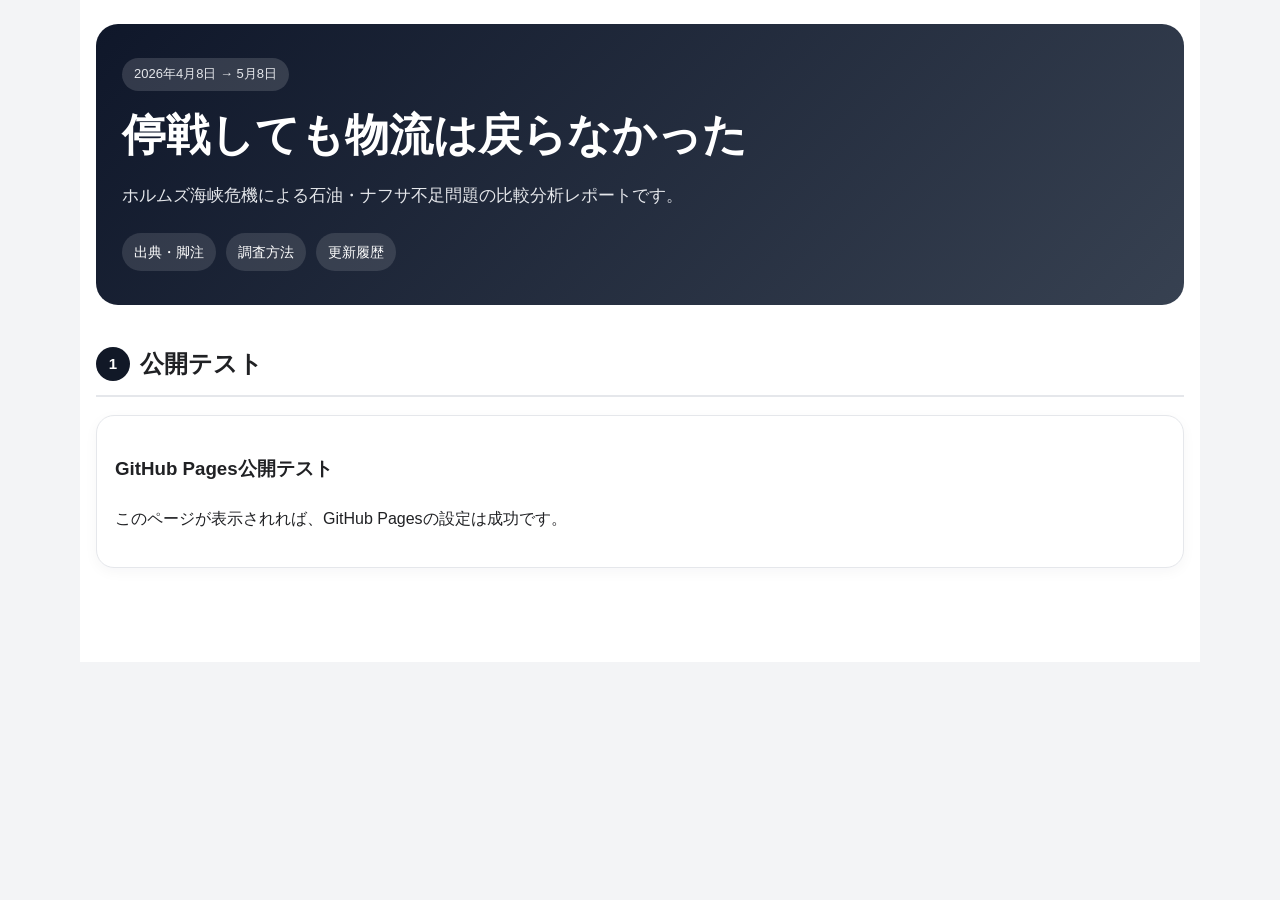
==== index.html @ a3123b66 "Add initial GitHub Pages site" ====
<!DOCTYPE html>
<html lang="ja">
<head>
  <meta charset="UTF-8" />
  <meta name="viewport" content="width=device-width, initial-scale=1.0" />

  <title>ホルムズ海峡危機レポート</title>
  <link rel="stylesheet" href="./assets/css/report.css" />
</head>

<body>
  <main class="hormuz-report">
    <header class="report-hero">
      <div class="report-label">2026年4月8日 → 5月8日</div>
      <h1>停戦しても物流は戻らなかった</h1>
      <p class="lead">
        ホルムズ海峡危機による石油・ナフサ不足問題の比較分析レポートです。
      </p>

      <nav class="top-links">
        <a href="./pages/source-notes.html">出典・脚注</a>
        <a href="./pages/methodology.html">調査方法</a>
        <a href="./pages/update-log.html">更新履歴</a>
      </nav>
    </header>

    <section class="section-block">
      <h2 class="section-title"><span>1</span>公開テスト</h2>
      <div class="card">
        <h3>GitHub Pages公開テスト</h3>
        <p>
          このページが表示されれば、GitHub Pagesの設定は成功です。
        </p>
      </div>
    </section>
  </main>
</body>
</html>
---- assets/css/report.css ----
:root {
  --blue: #1a73e8;
  --navy: #111827;
  --gray: #6b7280;
  --border: #e5e7eb;
}

* {
  box-sizing: border-box;
}

body {
  margin: 0;
  background: #f3f4f6;
  color: #202124;
  font-family: -apple-system, BlinkMacSystemFont, "Segoe UI", "Hiragino Sans",
    "Hiragino Kaku Gothic ProN", "Yu Gothic", Meiryo, sans-serif;
}

a {
  color: var(--blue);
  text-decoration: none;
}

a:hover {
  text-decoration: underline;
}

.hormuz-report {
  max-width: 1120px;
  margin: 0 auto;
  padding: 24px 16px 56px;
  line-height: 1.75;
  background: #fff;
}

.report-hero {
  padding: 34px 26px;
  border-radius: 22px;
  background: linear-gradient(135deg, #0f172a, #374151);
  color: #fff;
  margin-bottom: 34px;
}

.report-label {
  display: inline-block;
  padding: 5px 12px;
  border-radius: 999px;
  background: rgba(255,255,255,0.14);
  color: #e5e7eb;
  font-size: 13px;
  margin-bottom: 14px;
}

.report-hero h1 {
  font-size: clamp(26px, 4vw, 44px);
  line-height: 1.35;
  margin: 0 0 14px;
}

.report-hero .lead {
  font-size: 17px;
  color: #e5e7eb;
}

.top-links {
  display: flex;
  flex-wrap: wrap;
  gap: 10px;
  margin-top: 22px;
}

.top-links a {
  display: inline-block;
  padding: 7px 12px;
  border-radius: 999px;
  background: rgba(255,255,255,0.12);
  color: #fff;
  font-size: 14px;
}

.section-block {
  margin: 38px 0;
}

.section-title {
  display: flex;
  align-items: center;
  gap: 10px;
  font-size: 24px;
  padding-bottom: 10px;
  border-bottom: 2px solid var(--border);
  margin-bottom: 18px;
}

.section-title span {
  display: inline-flex;
  width: 34px;
  height: 34px;
  align-items: center;
  justify-content: center;
  border-radius: 50%;
  background: var(--navy);
  color: #fff;
  font-size: 15px;
  font-weight: 800;
  flex-shrink: 0;
}

.card {
  border: 1px solid var(--border);
  border-radius: 18px;
  padding: 18px;
  background: #fff;
  box-shadow: 0 4px 14px rgba(15, 23, 42, 0.04);
}
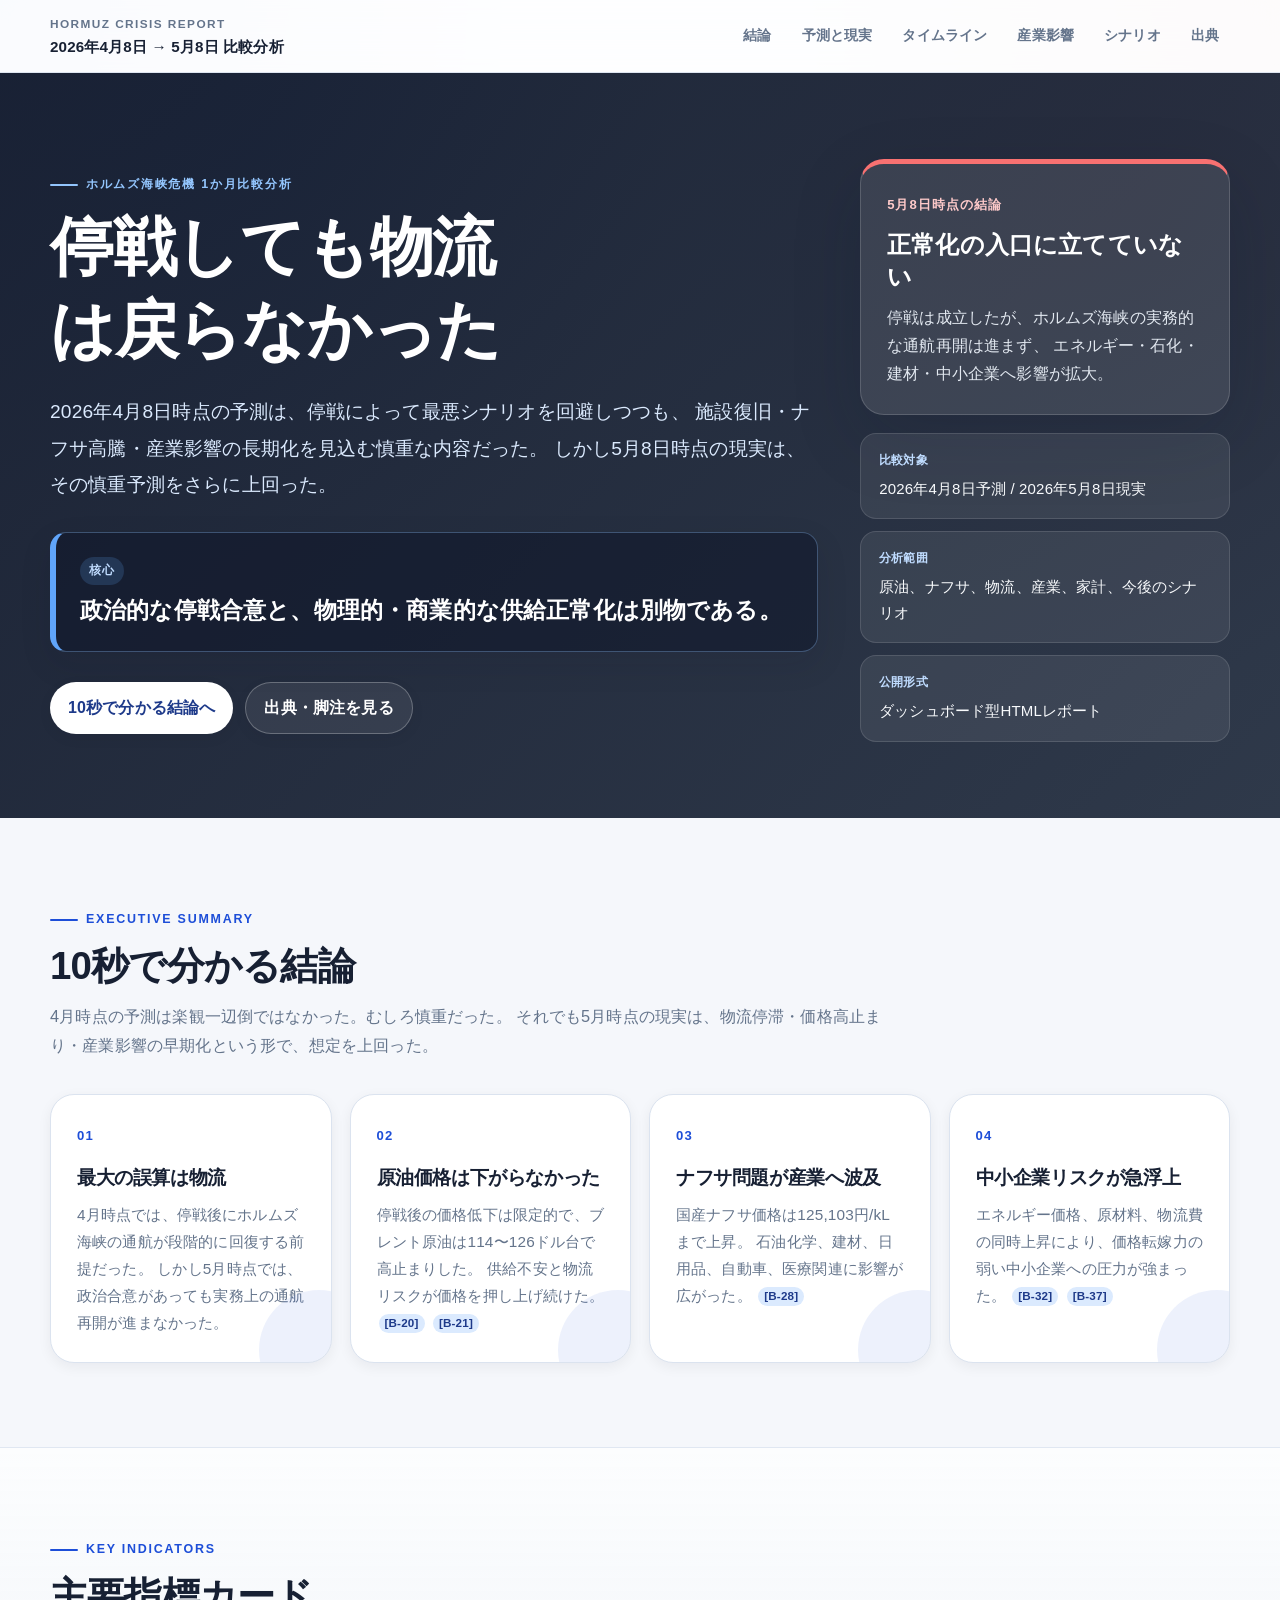
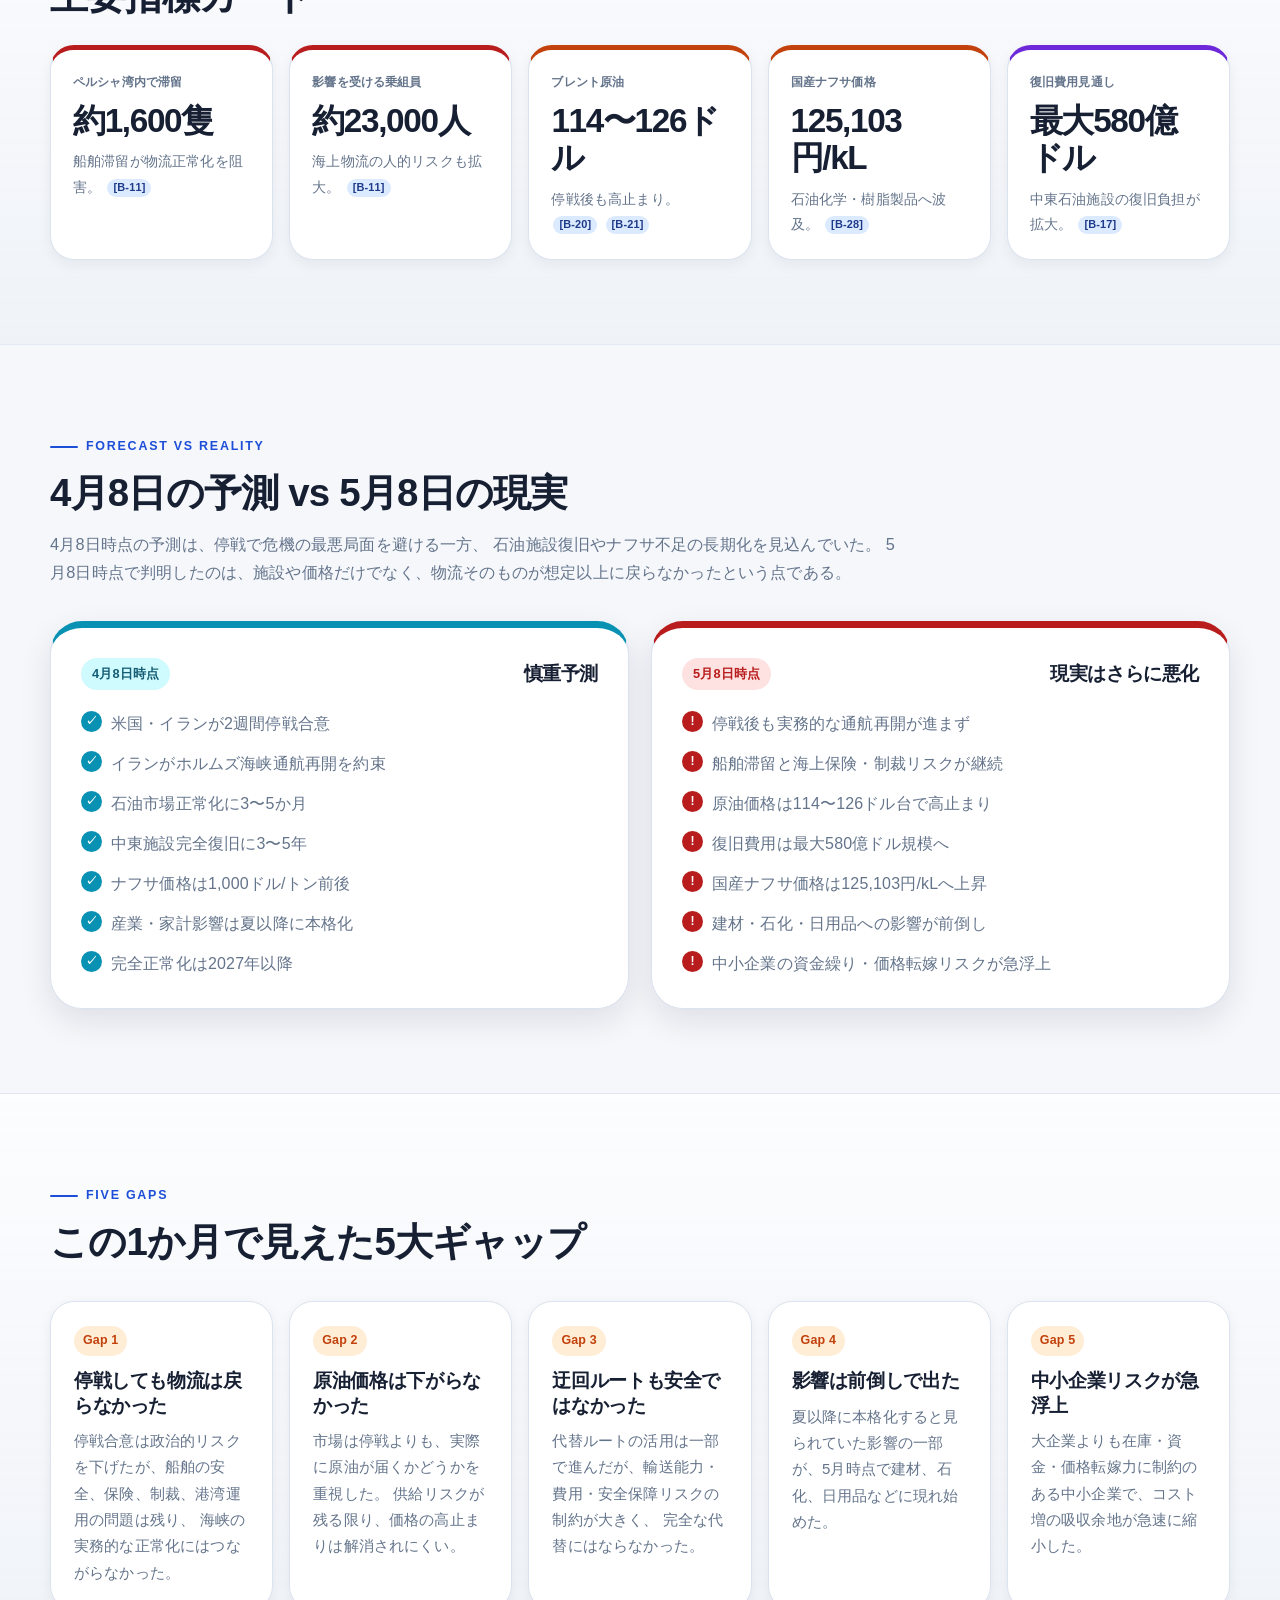
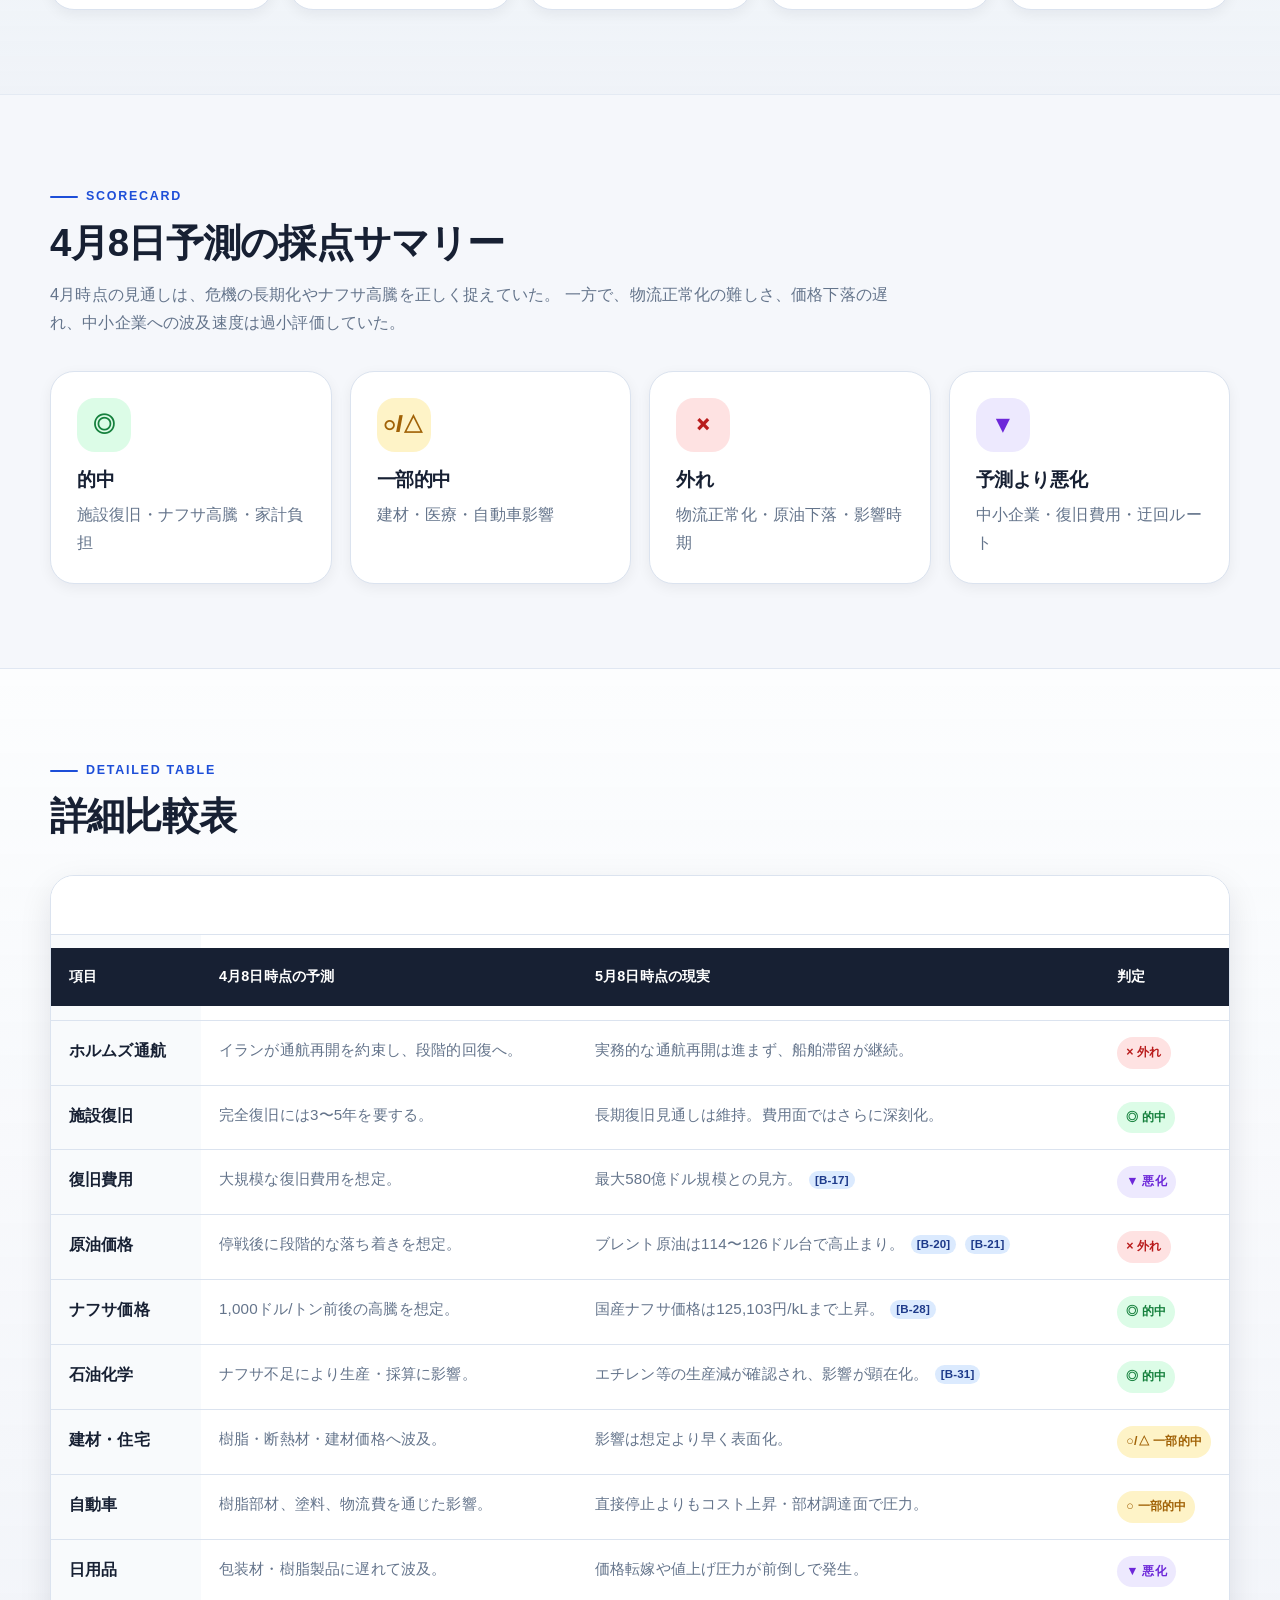
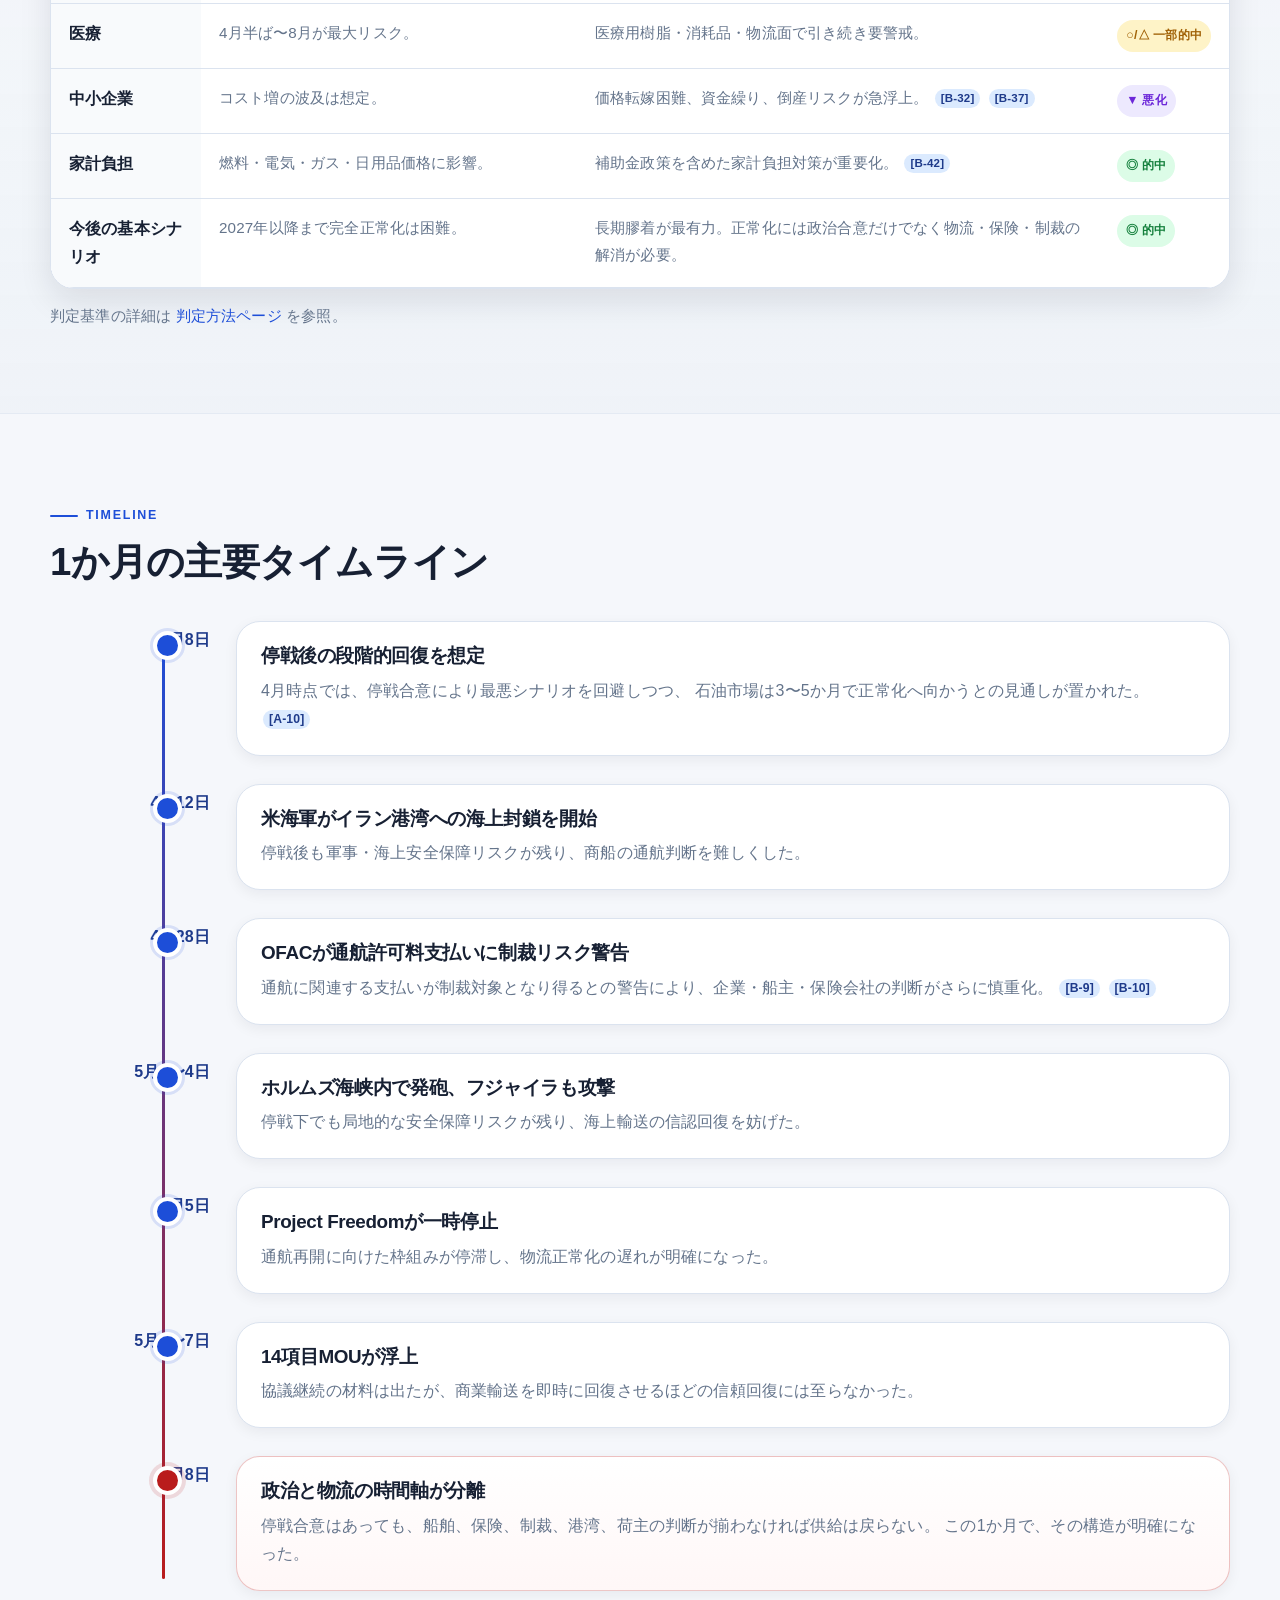
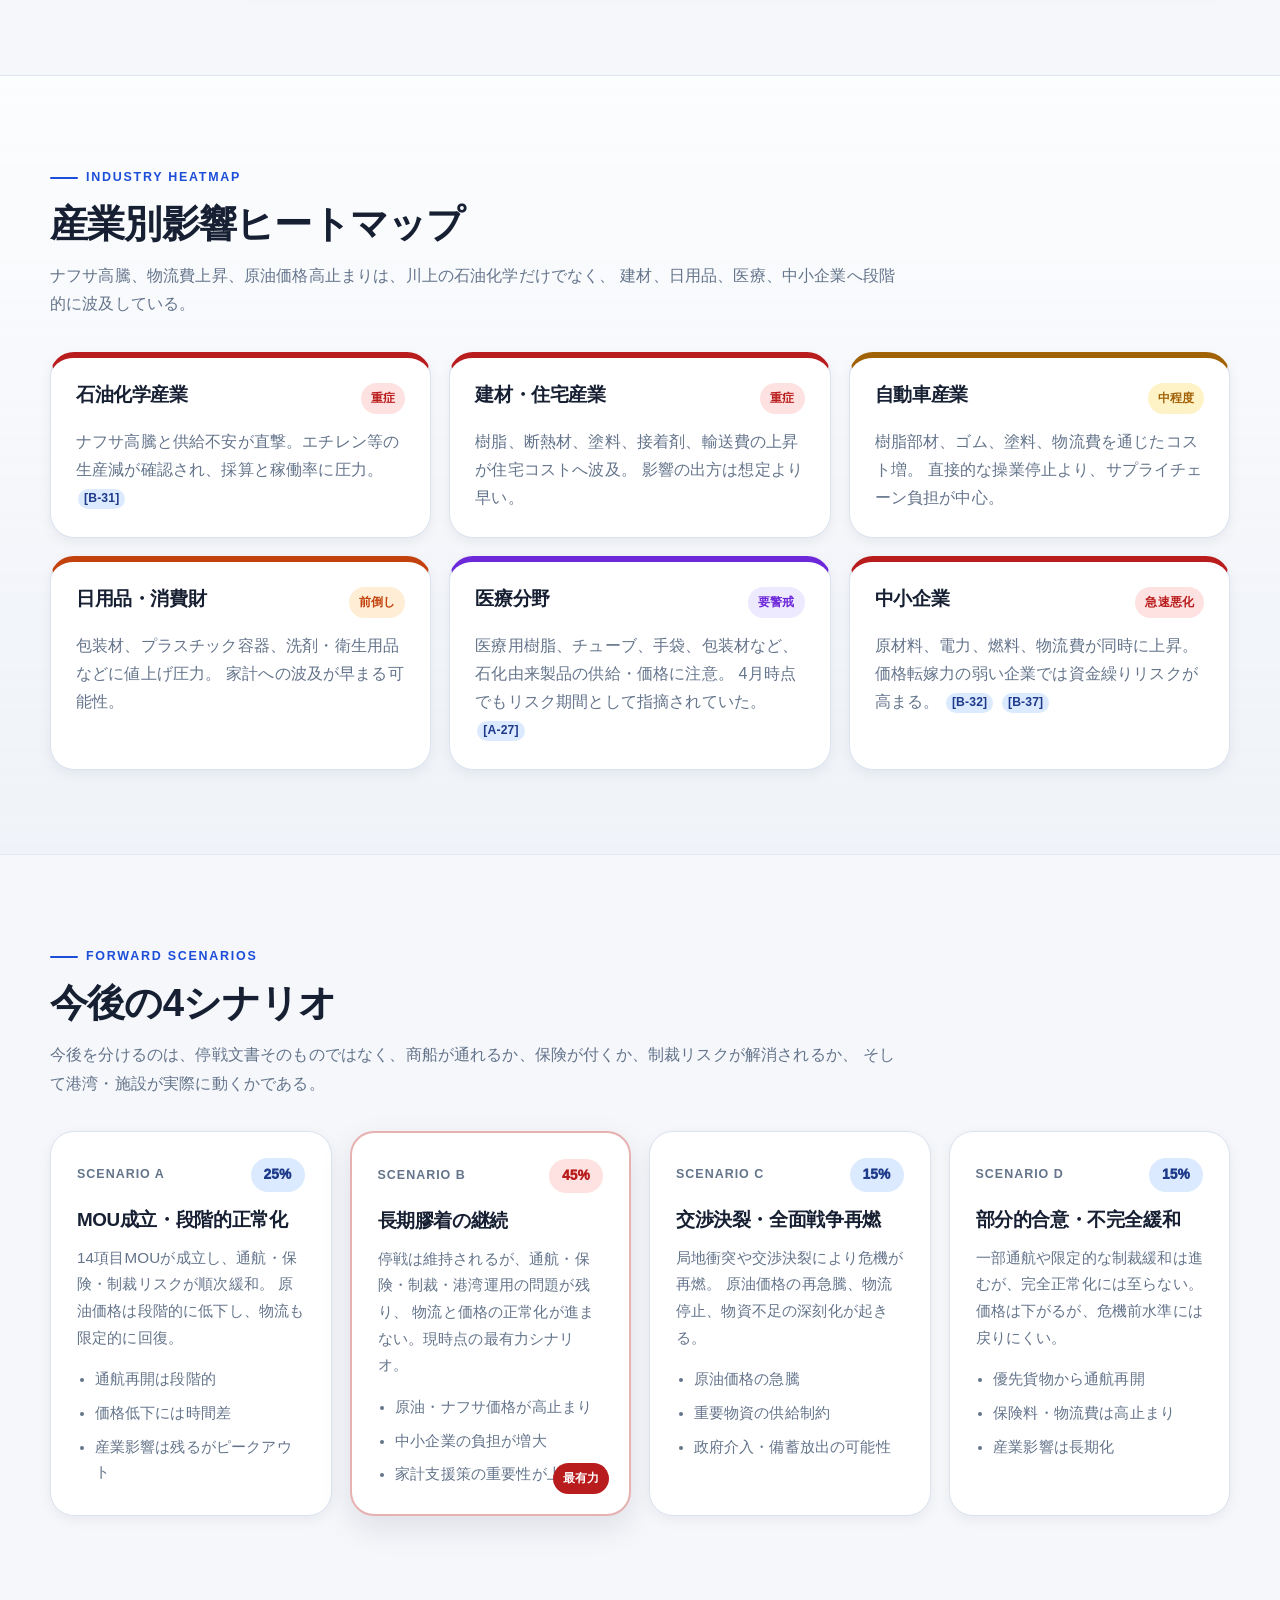
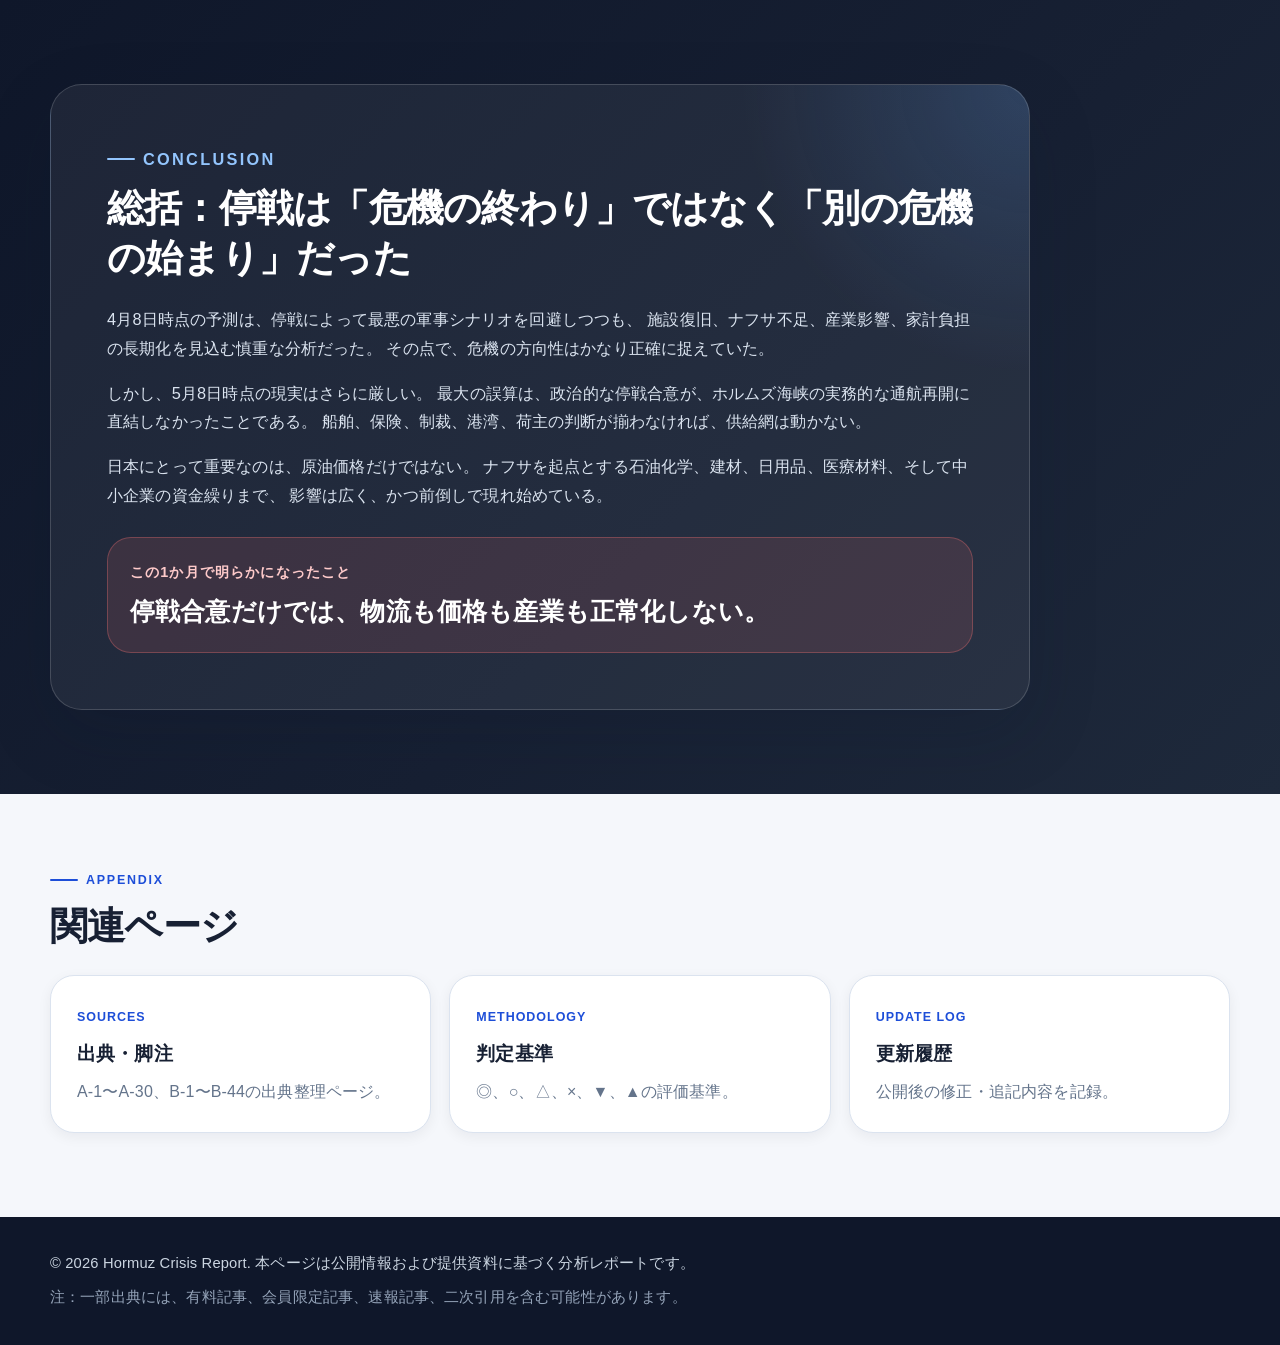
==== commit 10bde91d: "Add full dashboard report layout" ====
--- a/index.html
+++ b/index.html
@@ -4,35 +4,808 @@
   <meta charset="UTF-8" />
   <meta name="viewport" content="width=device-width, initial-scale=1.0" />
 
-  <title>ホルムズ海峡危機レポート</title>
+  <title>停戦しても物流は戻らなかった：ホルムズ海峡危機1か月比較分析</title>
+  <meta
+    name="description"
+    content="ホルムズ海峡危機について、2026年4月8日時点の予測と2026年5月8日時点の現実を比較し、日本の産業・家計への影響をダッシュボード形式で整理した分析レポート。"
+  />
+
+  <!-- 下書き段階で検索避けしたい場合は下のコメントを外す -->
+  <!-- <meta name="robots" content="noindex, nofollow" /> -->
+
   <link rel="stylesheet" href="./assets/css/report.css" />
 </head>
 
 <body>
-  <main class="hormuz-report">
-    <header class="report-hero">
-      <div class="report-label">2026年4月8日 → 5月8日</div>
-      <h1>停戦しても物流は戻らなかった</h1>
-      <p class="lead">
-        ホルムズ海峡危機による石油・ナフサ不足問題の比較分析レポートです。
+  <a class="skip-link" href="#main">本文へ移動</a>
+
+  <header class="site-header">
+    <div class="container header-inner">
+      <div class="brand">
+        <span class="brand-label">Hormuz Crisis Report</span>
+        <strong>2026年4月8日 → 5月8日 比較分析</strong>
+      </div>
+
+      <nav class="header-nav" aria-label="ページ内ナビゲーション">
+        <a href="#summary">結論</a>
+        <a href="#comparison">予測と現実</a>
+        <a href="#timeline">タイムライン</a>
+        <a href="#industry">産業影響</a>
+        <a href="#scenarios">シナリオ</a>
+        <a href="./pages/source-notes.html">出典</a>
+      </nav>
+    </div>
+  </header>
+
+  <main id="main">
+    <!-- Hero -->
+    <section class="hero">
+      <div class="container hero-grid">
+        <div class="hero-copy">
+          <p class="eyebrow">ホルムズ海峡危機 1か月比較分析</p>
+          <h1>停戦しても物流は戻らなかった</h1>
+          <p class="hero-lead">
+            2026年4月8日時点の予測は、停戦によって最悪シナリオを回避しつつも、
+            施設復旧・ナフサ高騰・産業影響の長期化を見込む慎重な内容だった。
+            しかし5月8日時点の現実は、その慎重予測をさらに上回った。
+          </p>
+
+          <div class="hero-message">
+            <span class="message-label">核心</span>
+            <p>
+              政治的な停戦合意と、物理的・商業的な供給正常化は別物である。
+            </p>
+          </div>
+
+          <div class="hero-actions">
+            <a class="button primary" href="#summary">10秒で分かる結論へ</a>
+            <a class="button secondary" href="./pages/source-notes.html">出典・脚注を見る</a>
+          </div>
+        </div>
+
+        <aside class="hero-panel" aria-label="レポート概要">
+          <div class="panel-card danger">
+            <span class="panel-kicker">5月8日時点の結論</span>
+            <strong>正常化の入口に立てていない</strong>
+            <p>
+              停戦は成立したが、ホルムズ海峡の実務的な通航再開は進まず、
+              エネルギー・石化・建材・中小企業へ影響が拡大。
+            </p>
+          </div>
+
+          <dl class="meta-list">
+            <div>
+              <dt>比較対象</dt>
+              <dd>2026年4月8日予測 / 2026年5月8日現実</dd>
+            </div>
+            <div>
+              <dt>分析範囲</dt>
+              <dd>原油、ナフサ、物流、産業、家計、今後のシナリオ</dd>
+            </div>
+            <div>
+              <dt>公開形式</dt>
+              <dd>ダッシュボード型HTMLレポート</dd>
+            </div>
+          </dl>
+        </aside>
+      </div>
+    </section>
+
+    <!-- 10秒結論 -->
+    <section id="summary" class="section">
+      <div class="container">
+        <div class="section-heading">
+          <p class="eyebrow">Executive Summary</p>
+          <h2>10秒で分かる結論</h2>
+          <p>
+            4月時点の予測は楽観一辺倒ではなかった。むしろ慎重だった。
+            それでも5月時点の現実は、物流停滞・価格高止まり・産業影響の早期化という形で、想定を上回った。
+          </p>
+        </div>
+
+        <div class="summary-grid">
+          <article class="summary-card">
+            <span class="card-number">01</span>
+            <h3>最大の誤算は物流</h3>
+            <p>
+              4月時点では、停戦後にホルムズ海峡の通航が段階的に回復する前提だった。
+              しかし5月時点では、政治合意があっても実務上の通航再開が進まなかった。
+            </p>
+          </article>
+
+          <article class="summary-card">
+            <span class="card-number">02</span>
+            <h3>原油価格は下がらなかった</h3>
+            <p>
+              停戦後の価格低下は限定的で、ブレント原油は114〜126ドル台で高止まりした。
+              供給不安と物流リスクが価格を押し上げ続けた。
+              <a href="./pages/source-notes.html#source-B-20" class="cite">[B-20]</a>
+              <a href="./pages/source-notes.html#source-B-21" class="cite">[B-21]</a>
+            </p>
+          </article>
+
+          <article class="summary-card">
+            <span class="card-number">03</span>
+            <h3>ナフサ問題が産業へ波及</h3>
+            <p>
+              国産ナフサ価格は125,103円/kLまで上昇。
+              石油化学、建材、日用品、自動車、医療関連に影響が広がった。
+              <a href="./pages/source-notes.html#source-B-28" class="cite">[B-28]</a>
+            </p>
+          </article>
+
+          <article class="summary-card">
+            <span class="card-number">04</span>
+            <h3>中小企業リスクが急浮上</h3>
+            <p>
+              エネルギー価格、原材料、物流費の同時上昇により、価格転嫁力の弱い中小企業への圧力が強まった。
+              <a href="./pages/source-notes.html#source-B-32" class="cite">[B-32]</a>
+              <a href="./pages/source-notes.html#source-B-37" class="cite">[B-37]</a>
+            </p>
+          </article>
+        </div>
+      </div>
+    </section>
+
+    <!-- 指標カード -->
+    <section class="section section-muted">
+      <div class="container">
+        <div class="section-heading compact">
+          <p class="eyebrow">Key Indicators</p>
+          <h2>主要指標カード</h2>
+        </div>
+
+        <div class="indicator-grid">
+          <article class="indicator-card critical">
+            <span class="indicator-label">ペルシャ湾内で滞留</span>
+            <strong>約1,600隻</strong>
+            <p>
+              船舶滞留が物流正常化を阻害。
+              <a href="./pages/source-notes.html#source-B-11" class="cite">[B-11]</a>
+            </p>
+          </article>
+
+          <article class="indicator-card critical">
+            <span class="indicator-label">影響を受ける乗組員</span>
+            <strong>約23,000人</strong>
+            <p>
+              海上物流の人的リスクも拡大。
+              <a href="./pages/source-notes.html#source-B-11" class="cite">[B-11]</a>
+            </p>
+          </article>
+
+          <article class="indicator-card warning">
+            <span class="indicator-label">ブレント原油</span>
+            <strong>114〜126ドル</strong>
+            <p>
+              停戦後も高止まり。
+              <a href="./pages/source-notes.html#source-B-20" class="cite">[B-20]</a>
+              <a href="./pages/source-notes.html#source-B-21" class="cite">[B-21]</a>
+            </p>
+          </article>
+
+          <article class="indicator-card warning">
+            <span class="indicator-label">国産ナフサ価格</span>
+            <strong>125,103円/kL</strong>
+            <p>
+              石油化学・樹脂製品へ波及。
+              <a href="./pages/source-notes.html#source-B-28" class="cite">[B-28]</a>
+            </p>
+          </article>
+
+          <article class="indicator-card danger">
+            <span class="indicator-label">復旧費用見通し</span>
+            <strong>最大580億ドル</strong>
+            <p>
+              中東石油施設の復旧負担が拡大。
+              <a href="./pages/source-notes.html#source-B-17" class="cite">[B-17]</a>
+            </p>
+          </article>
+        </div>
+      </div>
+    </section>
+
+    <!-- 予測 vs 現実 -->
+    <section id="comparison" class="section">
+      <div class="container">
+        <div class="section-heading">
+          <p class="eyebrow">Forecast vs Reality</p>
+          <h2>4月8日の予測 vs 5月8日の現実</h2>
+          <p>
+            4月8日時点の予測は、停戦で危機の最悪局面を避ける一方、
+            石油施設復旧やナフサ不足の長期化を見込んでいた。
+            5月8日時点で判明したのは、施設や価格だけでなく、物流そのものが想定以上に戻らなかったという点である。
+          </p>
+        </div>
+
+        <div class="compare-grid">
+          <article class="compare-card forecast">
+            <div class="compare-header">
+              <span class="date-badge">4月8日時点</span>
+              <h3>慎重予測</h3>
+            </div>
+            <ul class="check-list">
+              <li>米国・イランが2週間停戦合意</li>
+              <li>イランがホルムズ海峡通航再開を約束</li>
+              <li>石油市場正常化に3〜5か月</li>
+              <li>中東施設完全復旧に3〜5年</li>
+              <li>ナフサ価格は1,000ドル/トン前後</li>
+              <li>産業・家計影響は夏以降に本格化</li>
+              <li>完全正常化は2027年以降</li>
+            </ul>
+          </article>
+
+          <article class="compare-card reality">
+            <div class="compare-header">
+              <span class="date-badge">5月8日時点</span>
+              <h3>現実はさらに悪化</h3>
+            </div>
+            <ul class="alert-list">
+              <li>停戦後も実務的な通航再開が進まず</li>
+              <li>船舶滞留と海上保険・制裁リスクが継続</li>
+              <li>原油価格は114〜126ドル台で高止まり</li>
+              <li>復旧費用は最大580億ドル規模へ</li>
+              <li>国産ナフサ価格は125,103円/kLへ上昇</li>
+              <li>建材・石化・日用品への影響が前倒し</li>
+              <li>中小企業の資金繰り・価格転嫁リスクが急浮上</li>
+            </ul>
+          </article>
+        </div>
+      </div>
+    </section>
+
+    <!-- 5大ギャップ -->
+    <section class="section section-muted">
+      <div class="container">
+        <div class="section-heading">
+          <p class="eyebrow">Five Gaps</p>
+          <h2>この1か月で見えた5大ギャップ</h2>
+        </div>
+
+        <div class="gap-grid">
+          <article class="gap-card">
+            <span class="gap-index">Gap 1</span>
+            <h3>停戦しても物流は戻らなかった</h3>
+            <p>
+              停戦合意は政治的リスクを下げたが、船舶の安全、保険、制裁、港湾運用の問題は残り、
+              海峡の実務的な正常化にはつながらなかった。
+            </p>
+          </article>
+
+          <article class="gap-card">
+            <span class="gap-index">Gap 2</span>
+            <h3>原油価格は下がらなかった</h3>
+            <p>
+              市場は停戦よりも、実際に原油が届くかどうかを重視した。
+              供給リスクが残る限り、価格の高止まりは解消されにくい。
+            </p>
+          </article>
+
+          <article class="gap-card">
+            <span class="gap-index">Gap 3</span>
+            <h3>迂回ルートも安全ではなかった</h3>
+            <p>
+              代替ルートの活用は一部で進んだが、輸送能力・費用・安全保障リスクの制約が大きく、
+              完全な代替にはならなかった。
+            </p>
+          </article>
+
+          <article class="gap-card">
+            <span class="gap-index">Gap 4</span>
+            <h3>影響は前倒しで出た</h3>
+            <p>
+              夏以降に本格化すると見られていた影響の一部が、5月時点で建材、石化、日用品などに現れ始めた。
+            </p>
+          </article>
+
+          <article class="gap-card">
+            <span class="gap-index">Gap 5</span>
+            <h3>中小企業リスクが急浮上</h3>
+            <p>
+              大企業よりも在庫・資金・価格転嫁力に制約のある中小企業で、コスト増の吸収余地が急速に縮小した。
+            </p>
+          </article>
+        </div>
+      </div>
+    </section>
+
+    <!-- 採点サマリー -->
+    <section class="section">
+      <div class="container">
+        <div class="section-heading">
+          <p class="eyebrow">Scorecard</p>
+          <h2>4月8日予測の採点サマリー</h2>
+          <p>
+            4月時点の見通しは、危機の長期化やナフサ高騰を正しく捉えていた。
+            一方で、物流正常化の難しさ、価格下落の遅れ、中小企業への波及速度は過小評価していた。
+          </p>
+        </div>
+
+        <div class="score-grid">
+          <article class="score-card hit">
+            <span class="score-symbol">◎</span>
+            <h3>的中</h3>
+            <p>施設復旧・ナフサ高騰・家計負担</p>
+          </article>
+
+          <article class="score-card partial">
+            <span class="score-symbol">○/△</span>
+            <h3>一部的中</h3>
+            <p>建材・医療・自動車影響</p>
+          </article>
+
+          <article class="score-card miss">
+            <span class="score-symbol">×</span>
+            <h3>外れ</h3>
+            <p>物流正常化・原油下落・影響時期</p>
+          </article>
+
+          <article class="score-card worse">
+            <span class="score-symbol">▼</span>
+            <h3>予測より悪化</h3>
+            <p>中小企業・復旧費用・迂回ルート</p>
+          </article>
+        </div>
+      </div>
+    </section>
+
+    <!-- 詳細比較表 -->
+    <section class="section section-muted">
+      <div class="container">
+        <div class="section-heading">
+          <p class="eyebrow">Detailed Table</p>
+          <h2>詳細比較表</h2>
+        </div>
+
+        <div class="table-wrap">
+          <table class="comparison-table">
+            <thead>
+              <tr>
+                <th>項目</th>
+                <th>4月8日時点の予測</th>
+                <th>5月8日時点の現実</th>
+                <th>判定</th>
+              </tr>
+            </thead>
+            <tbody>
+              <tr>
+                <th>危機全体</th>
+                <td>停戦により最悪シナリオは回避。ただし長期影響は残る。</td>
+                <td>停戦しても物流・価格・産業影響は改善せず、危機は長期化。</td>
+                <td><span class="judge worse">▼ 悪化</span></td>
+              </tr>
+              <tr>
+                <th>ホルムズ通航</th>
+                <td>イランが通航再開を約束し、段階的回復へ。</td>
+                <td>実務的な通航再開は進まず、船舶滞留が継続。</td>
+                <td><span class="judge miss">× 外れ</span></td>
+              </tr>
+              <tr>
+                <th>施設復旧</th>
+                <td>完全復旧には3〜5年を要する。</td>
+                <td>長期復旧見通しは維持。費用面ではさらに深刻化。</td>
+                <td><span class="judge hit">◎ 的中</span></td>
+              </tr>
+              <tr>
+                <th>復旧費用</th>
+                <td>大規模な復旧費用を想定。</td>
+                <td>最大580億ドル規模との見方。
+                  <a href="./pages/source-notes.html#source-B-17" class="cite">[B-17]</a>
+                </td>
+                <td><span class="judge worse">▼ 悪化</span></td>
+              </tr>
+              <tr>
+                <th>原油価格</th>
+                <td>停戦後に段階的な落ち着きを想定。</td>
+                <td>ブレント原油は114〜126ドル台で高止まり。
+                  <a href="./pages/source-notes.html#source-B-20" class="cite">[B-20]</a>
+                  <a href="./pages/source-notes.html#source-B-21" class="cite">[B-21]</a>
+                </td>
+                <td><span class="judge miss">× 外れ</span></td>
+              </tr>
+              <tr>
+                <th>ナフサ価格</th>
+                <td>1,000ドル/トン前後の高騰を想定。</td>
+                <td>国産ナフサ価格は125,103円/kLまで上昇。
+                  <a href="./pages/source-notes.html#source-B-28" class="cite">[B-28]</a>
+                </td>
+                <td><span class="judge hit">◎ 的中</span></td>
+              </tr>
+              <tr>
+                <th>石油化学</th>
+                <td>ナフサ不足により生産・採算に影響。</td>
+                <td>エチレン等の生産減が確認され、影響が顕在化。
+                  <a href="./pages/source-notes.html#source-B-31" class="cite">[B-31]</a>
+                </td>
+                <td><span class="judge hit">◎ 的中</span></td>
+              </tr>
+              <tr>
+                <th>建材・住宅</th>
+                <td>樹脂・断熱材・建材価格へ波及。</td>
+                <td>影響は想定より早く表面化。</td>
+                <td><span class="judge partial">○/△ 一部的中</span></td>
+              </tr>
+              <tr>
+                <th>自動車</th>
+                <td>樹脂部材、塗料、物流費を通じた影響。</td>
+                <td>直接停止よりもコスト上昇・部材調達面で圧力。</td>
+                <td><span class="judge partial">○ 一部的中</span></td>
+              </tr>
+              <tr>
+                <th>日用品</th>
+                <td>包装材・樹脂製品に遅れて波及。</td>
+                <td>価格転嫁や値上げ圧力が前倒しで発生。</td>
+                <td><span class="judge worse">▼ 悪化</span></td>
+              </tr>
+              <tr>
+                <th>医療</th>
+                <td>4月半ば〜8月が最大リスク。</td>
+                <td>医療用樹脂・消耗品・物流面で引き続き要警戒。</td>
+                <td><span class="judge partial">○/△ 一部的中</span></td>
+              </tr>
+              <tr>
+                <th>中小企業</th>
+                <td>コスト増の波及は想定。</td>
+                <td>価格転嫁困難、資金繰り、倒産リスクが急浮上。
+                  <a href="./pages/source-notes.html#source-B-32" class="cite">[B-32]</a>
+                  <a href="./pages/source-notes.html#source-B-37" class="cite">[B-37]</a>
+                </td>
+                <td><span class="judge worse">▼ 悪化</span></td>
+              </tr>
+              <tr>
+                <th>家計負担</th>
+                <td>燃料・電気・ガス・日用品価格に影響。</td>
+                <td>補助金政策を含めた家計負担対策が重要化。
+                  <a href="./pages/source-notes.html#source-B-42" class="cite">[B-42]</a>
+                </td>
+                <td><span class="judge hit">◎ 的中</span></td>
+              </tr>
+              <tr>
+                <th>今後の基本シナリオ</th>
+                <td>2027年以降まで完全正常化は困難。</td>
+                <td>長期膠着が最有力。正常化には政治合意だけでなく物流・保険・制裁の解消が必要。</td>
+                <td><span class="judge hit">◎ 的中</span></td>
+              </tr>
+            </tbody>
+          </table>
+        </div>
+
+        <p class="table-note">
+          判定基準の詳細は
+          <a href="./pages/methodology.html">判定方法ページ</a>
+          を参照。
+        </p>
+      </div>
+    </section>
+
+    <!-- タイムライン -->
+    <section id="timeline" class="section">
+      <div class="container">
+        <div class="section-heading">
+          <p class="eyebrow">Timeline</p>
+          <h2>1か月の主要タイムライン</h2>
+        </div>
+
+        <ol class="timeline">
+          <li class="timeline-item">
+            <time datetime="2026-04-08">4月8日</time>
+            <div>
+              <h3>停戦後の段階的回復を想定</h3>
+              <p>
+                4月時点では、停戦合意により最悪シナリオを回避しつつ、
+                石油市場は3〜5か月で正常化へ向かうとの見通しが置かれた。
+                <a href="./pages/source-notes.html#source-A-10" class="cite">[A-10]</a>
+              </p>
+            </div>
+          </li>
+
+          <li class="timeline-item">
+            <time datetime="2026-04-12">4月12日</time>
+            <div>
+              <h3>米海軍がイラン港湾への海上封鎖を開始</h3>
+              <p>
+                停戦後も軍事・海上安全保障リスクが残り、商船の通航判断を難しくした。
+              </p>
+            </div>
+          </li>
+
+          <li class="timeline-item">
+            <time datetime="2026-04-28">4月28日</time>
+            <div>
+              <h3>OFACが通航許可料支払いに制裁リスク警告</h3>
+              <p>
+                通航に関連する支払いが制裁対象となり得るとの警告により、企業・船主・保険会社の判断がさらに慎重化。
+                <a href="./pages/source-notes.html#source-B-9" class="cite">[B-9]</a>
+                <a href="./pages/source-notes.html#source-B-10" class="cite">[B-10]</a>
+              </p>
+            </div>
+          </li>
+
+          <li class="timeline-item">
+            <time datetime="2026-05-03">5月3〜4日</time>
+            <div>
+              <h3>ホルムズ海峡内で発砲、フジャイラも攻撃</h3>
+              <p>
+                停戦下でも局地的な安全保障リスクが残り、海上輸送の信認回復を妨げた。
+              </p>
+            </div>
+          </li>
+
+          <li class="timeline-item">
+            <time datetime="2026-05-05">5月5日</time>
+            <div>
+              <h3>Project Freedomが一時停止</h3>
+              <p>
+                通航再開に向けた枠組みが停滞し、物流正常化の遅れが明確になった。
+              </p>
+            </div>
+          </li>
+
+          <li class="timeline-item">
+            <time datetime="2026-05-06">5月6〜7日</time>
+            <div>
+              <h3>14項目MOUが浮上</h3>
+              <p>
+                協議継続の材料は出たが、商業輸送を即時に回復させるほどの信頼回復には至らなかった。
+              </p>
+            </div>
+          </li>
+
+          <li class="timeline-item highlight">
+            <time datetime="2026-05-08">5月8日</time>
+            <div>
+              <h3>政治と物流の時間軸が分離</h3>
+              <p>
+                停戦合意はあっても、船舶、保険、制裁、港湾、荷主の判断が揃わなければ供給は戻らない。
+                この1か月で、その構造が明確になった。
+              </p>
+            </div>
+          </li>
+        </ol>
+      </div>
+    </section>
+
+    <!-- 産業別ヒートマップ -->
+    <section id="industry" class="section section-muted">
+      <div class="container">
+        <div class="section-heading">
+          <p class="eyebrow">Industry Heatmap</p>
+          <h2>産業別影響ヒートマップ</h2>
+          <p>
+            ナフサ高騰、物流費上昇、原油価格高止まりは、川上の石油化学だけでなく、
+            建材、日用品、医療、中小企業へ段階的に波及している。
+          </p>
+        </div>
+
+        <div class="heatmap-grid">
+          <article class="heat-card severe">
+            <div class="heat-header">
+              <h3>石油化学産業</h3>
+              <span>重症</span>
+            </div>
+            <p>
+              ナフサ高騰と供給不安が直撃。エチレン等の生産減が確認され、採算と稼働率に圧力。
+              <a href="./pages/source-notes.html#source-B-31" class="cite">[B-31]</a>
+            </p>
+          </article>
+
+          <article class="heat-card severe">
+            <div class="heat-header">
+              <h3>建材・住宅産業</h3>
+              <span>重症</span>
+            </div>
+            <p>
+              樹脂、断熱材、塗料、接着剤、輸送費の上昇が住宅コストへ波及。
+              影響の出方は想定より早い。
+            </p>
+          </article>
+
+          <article class="heat-card medium">
+            <div class="heat-header">
+              <h3>自動車産業</h3>
+              <span>中程度</span>
+            </div>
+            <p>
+              樹脂部材、ゴム、塗料、物流費を通じたコスト増。
+              直接的な操業停止より、サプライチェーン負担が中心。
+            </p>
+          </article>
+
+          <article class="heat-card warning">
+            <div class="heat-header">
+              <h3>日用品・消費財</h3>
+              <span>前倒し</span>
+            </div>
+            <p>
+              包装材、プラスチック容器、洗剤・衛生用品などに値上げ圧力。
+              家計への波及が早まる可能性。
+            </p>
+          </article>
+
+          <article class="heat-card alert">
+            <div class="heat-header">
+              <h3>医療分野</h3>
+              <span>要警戒</span>
+            </div>
+            <p>
+              医療用樹脂、チューブ、手袋、包装材など、石化由来製品の供給・価格に注意。
+              4月時点でもリスク期間として指摘されていた。
+              <a href="./pages/source-notes.html#source-A-27" class="cite">[A-27]</a>
+            </p>
+          </article>
+
+          <article class="heat-card severe">
+            <div class="heat-header">
+              <h3>中小企業</h3>
+              <span>急速悪化</span>
+            </div>
+            <p>
+              原材料、電力、燃料、物流費が同時に上昇。
+              価格転嫁力の弱い企業では資金繰りリスクが高まる。
+              <a href="./pages/source-notes.html#source-B-32" class="cite">[B-32]</a>
+              <a href="./pages/source-notes.html#source-B-37" class="cite">[B-37]</a>
+            </p>
+          </article>
+        </div>
+      </div>
+    </section>
+
+    <!-- シナリオ -->
+    <section id="scenarios" class="section">
+      <div class="container">
+        <div class="section-heading">
+          <p class="eyebrow">Forward Scenarios</p>
+          <h2>今後の4シナリオ</h2>
+          <p>
+            今後を分けるのは、停戦文書そのものではなく、商船が通れるか、保険が付くか、制裁リスクが解消されるか、
+            そして港湾・施設が実際に動くかである。
+          </p>
+        </div>
+
+        <div class="scenario-grid">
+          <article class="scenario-card">
+            <div class="scenario-top">
+              <span class="scenario-label">Scenario A</span>
+              <span class="probability">25%</span>
+            </div>
+            <h3>MOU成立・段階的正常化</h3>
+            <p>
+              14項目MOUが成立し、通航・保険・制裁リスクが順次緩和。
+              原油価格は段階的に低下し、物流も限定的に回復。
+            </p>
+            <ul>
+              <li>通航再開は段階的</li>
+              <li>価格低下には時間差</li>
+              <li>産業影響は残るがピークアウト</li>
+            </ul>
+          </article>
+
+          <article class="scenario-card most-likely">
+            <div class="scenario-top">
+              <span class="scenario-label">Scenario B</span>
+              <span class="probability">45%</span>
+            </div>
+            <h3>長期膠着の継続</h3>
+            <p>
+              停戦は維持されるが、通航・保険・制裁・港湾運用の問題が残り、
+              物流と価格の正常化が進まない。現時点の最有力シナリオ。
+            </p>
+            <ul>
+              <li>原油・ナフサ価格が高止まり</li>
+              <li>中小企業の負担が増大</li>
+              <li>家計支援策の重要性が上昇</li>
+            </ul>
+            <span class="tag">最有力</span>
+          </article>
+
+          <article class="scenario-card">
+            <div class="scenario-top">
+              <span class="scenario-label">Scenario C</span>
+              <span class="probability">15%</span>
+            </div>
+            <h3>交渉決裂・全面戦争再燃</h3>
+            <p>
+              局地衝突や交渉決裂により危機が再燃。
+              原油価格の再急騰、物流停止、物資不足の深刻化が起きる。
+            </p>
+            <ul>
+              <li>原油価格の急騰</li>
+              <li>重要物資の供給制約</li>
+              <li>政府介入・備蓄放出の可能性</li>
+            </ul>
+          </article>
+
+          <article class="scenario-card">
+            <div class="scenario-top">
+              <span class="scenario-label">Scenario D</span>
+              <span class="probability">15%</span>
+            </div>
+            <h3>部分的合意・不完全緩和</h3>
+            <p>
+              一部通航や限定的な制裁緩和は進むが、完全正常化には至らない。
+              価格は下がるが、危機前水準には戻りにくい。
+            </p>
+            <ul>
+              <li>優先貨物から通航再開</li>
+              <li>保険料・物流費は高止まり</li>
+              <li>産業影響は長期化</li>
+            </ul>
+          </article>
+        </div>
+      </div>
+    </section>
+
+    <!-- 総括 -->
+    <section class="section section-conclusion">
+      <div class="container">
+        <div class="conclusion-card">
+          <p class="eyebrow">Conclusion</p>
+          <h2>総括：停戦は「危機の終わり」ではなく「別の危機の始まり」だった</h2>
+          <p>
+            4月8日時点の予測は、停戦によって最悪の軍事シナリオを回避しつつも、
+            施設復旧、ナフサ不足、産業影響、家計負担の長期化を見込む慎重な分析だった。
+            その点で、危機の方向性はかなり正確に捉えていた。
+          </p>
+          <p>
+            しかし、5月8日時点の現実はさらに厳しい。
+            最大の誤算は、政治的な停戦合意が、ホルムズ海峡の実務的な通航再開に直結しなかったことである。
+            船舶、保険、制裁、港湾、荷主の判断が揃わなければ、供給網は動かない。
+          </p>
+          <p>
+            日本にとって重要なのは、原油価格だけではない。
+            ナフサを起点とする石油化学、建材、日用品、医療材料、そして中小企業の資金繰りまで、
+            影響は広く、かつ前倒しで現れ始めている。
+          </p>
+
+          <div class="conclusion-highlight">
+            <strong>この1か月で明らかになったこと</strong>
+            <span>停戦合意だけでは、物流も価格も産業も正常化しない。</span>
+          </div>
+        </div>
+      </div>
+    </section>
+
+    <!-- 関連ページ -->
+    <section class="section related">
+      <div class="container">
+        <div class="section-heading compact">
+          <p class="eyebrow">Appendix</p>
+          <h2>関連ページ</h2>
+        </div>
+
+        <div class="related-grid">
+          <a class="related-card" href="./pages/source-notes.html">
+            <span>Sources</span>
+            <strong>出典・脚注</strong>
+            <p>A-1〜A-30、B-1〜B-44の出典整理ページ。</p>
+          </a>
+
+          <a class="related-card" href="./pages/methodology.html">
+            <span>Methodology</span>
+            <strong>判定基準</strong>
+            <p>◎、○、△、×、▼、▲の評価基準。</p>
+          </a>
+
+          <a class="related-card" href="./pages/update-log.html">
+            <span>Update Log</span>
+            <strong>更新履歴</strong>
+            <p>公開後の修正・追記内容を記録。</p>
+          </a>
+        </div>
+      </div>
+    </section>
+  </main>
+
+  <footer class="site-footer">
+    <div class="container footer-inner">
+      <p>
+        © 2026 Hormuz Crisis Report.
+        本ページは公開情報および提供資料に基づく分析レポートです。
       </p>
-
-      <nav class="top-links">
-        <a href="./pages/source-notes.html">出典・脚注</a>
-        <a href="./pages/methodology.html">調査方法</a>
-        <a href="./pages/update-log.html">更新履歴</a>
-      </nav>
-    </header>
-
-    <section class="section-block">
-      <h2 class="section-title"><span>1</span>公開テスト</h2>
-      <div class="card">
-        <h3>GitHub Pages公開テスト</h3>
-        <p>
-          このページが表示されれば、GitHub Pagesの設定は成功です。
-        </p>
-      </div>
-    </section>
-  </main>
+      <p class="footer-note">
+        注：一部出典には、有料記事、会員限定記事、速報記事、二次引用を含む可能性があります。
+      </p>
+    </div>
+  </footer>
 </body>
 </html>
--- a/assets/css/report.css
+++ b/assets/css/report.css
@@ -1,24 +1,96 @@
+/* =========================================================
+   Hormuz Crisis Report
+   assets/css/report.css
+   ========================================================= */
+
+/* ------------------------------
+   Base
+------------------------------ */
+
 :root {
-  --blue: #1a73e8;
-  --navy: #111827;
-  --gray: #6b7280;
-  --border: #e5e7eb;
+  --bg: #f5f7fb;
+  --bg-soft: #eef2f8;
+  --bg-dark: #0f172a;
+  --bg-card: #ffffff;
+  --bg-card-soft: #f8fafc;
+
+  --text: #172033;
+  --text-muted: #64748b;
+  --text-soft: #94a3b8;
+  --text-invert: #ffffff;
+
+  --line: #dbe3ef;
+  --line-strong: #c4cfdd;
+
+  --primary: #1d4ed8;
+  --primary-dark: #1e3a8a;
+  --primary-soft: #dbeafe;
+
+  --cyan: #0891b2;
+  --cyan-soft: #cffafe;
+
+  --green: #15803d;
+  --green-soft: #dcfce7;
+
+  --yellow: #a16207;
+  --yellow-soft: #fef3c7;
+
+  --orange: #c2410c;
+  --orange-soft: #ffedd5;
+
+  --red: #b91c1c;
+  --red-soft: #fee2e2;
+
+  --purple: #6d28d9;
+  --purple-soft: #ede9fe;
+
+  --shadow-sm: 0 4px 14px rgba(15, 23, 42, 0.06);
+  --shadow-md: 0 12px 32px rgba(15, 23, 42, 0.10);
+  --shadow-lg: 0 24px 70px rgba(15, 23, 42, 0.16);
+
+  --radius-sm: 10px;
+  --radius-md: 16px;
+  --radius-lg: 24px;
+  --radius-xl: 32px;
+
+  --container: 1180px;
 }
 
 * {
   box-sizing: border-box;
 }
 
+html {
+  scroll-behavior: smooth;
+}
+
 body {
   margin: 0;
-  background: #f3f4f6;
-  color: #202124;
-  font-family: -apple-system, BlinkMacSystemFont, "Segoe UI", "Hiragino Sans",
-    "Hiragino Kaku Gothic ProN", "Yu Gothic", Meiryo, sans-serif;
+  background:
+    radial-gradient(circle at top left, rgba(29, 78, 216, 0.10), transparent 32rem),
+    radial-gradient(circle at top right, rgba(185, 28, 28, 0.08), transparent 30rem),
+    var(--bg);
+  color: var(--text);
+  font-family:
+    -apple-system,
+    BlinkMacSystemFont,
+    "Segoe UI",
+    "Hiragino Kaku Gothic ProN",
+    "Yu Gothic",
+    "Meiryo",
+    sans-serif;
+  font-size: 16px;
+  line-height: 1.75;
+  letter-spacing: 0.01em;
+}
+
+img,
+svg {
+  max-width: 100%;
 }
 
 a {
-  color: var(--blue);
+  color: var(--primary);
   text-decoration: none;
 }
 
@@ -26,91 +98,1446 @@
   text-decoration: underline;
 }
 
-.hormuz-report {
-  max-width: 1120px;
-  margin: 0 auto;
-  padding: 24px 16px 56px;
-  line-height: 1.75;
-  background: #fff;
-}
-
-.report-hero {
-  padding: 34px 26px;
-  border-radius: 22px;
-  background: linear-gradient(135deg, #0f172a, #374151);
+p {
+  margin: 0 0 1em;
+}
+
+p:last-child {
+  margin-bottom: 0;
+}
+
+h1,
+h2,
+h3 {
+  margin: 0;
+  line-height: 1.3;
+  letter-spacing: -0.02em;
+}
+
+h1 {
+  font-size: clamp(2.4rem, 5vw, 5rem);
+  font-weight: 900;
+}
+
+h2 {
+  font-size: clamp(1.8rem, 3vw, 3rem);
+  font-weight: 850;
+}
+
+h3 {
+  font-size: 1.18rem;
+  font-weight: 800;
+}
+
+ul,
+ol {
+  margin-top: 0;
+  margin-bottom: 0;
+}
+
+.container {
+  width: min(var(--container), calc(100% - 40px));
+  margin-inline: auto;
+}
+
+.section {
+  padding: 84px 0;
+}
+
+.section-muted {
+  background:
+    linear-gradient(180deg, rgba(255, 255, 255, 0.70), rgba(238, 242, 248, 0.86));
+  border-top: 1px solid rgba(219, 227, 239, 0.7);
+  border-bottom: 1px solid rgba(219, 227, 239, 0.7);
+}
+
+.section-heading {
+  max-width: 850px;
+  margin-bottom: 34px;
+}
+
+.section-heading.compact {
+  margin-bottom: 24px;
+}
+
+.section-heading p:not(.eyebrow) {
+  color: var(--text-muted);
+  font-size: 1.02rem;
+  margin-top: 12px;
+}
+
+.eyebrow {
+  display: inline-flex;
+  align-items: center;
+  gap: 8px;
+  margin: 0 0 10px;
+  color: var(--primary);
+  font-size: 0.78rem;
+  font-weight: 850;
+  letter-spacing: 0.14em;
+  text-transform: uppercase;
+}
+
+.eyebrow::before {
+  content: "";
+  width: 28px;
+  height: 2px;
+  background: currentColor;
+  border-radius: 999px;
+}
+
+.skip-link {
+  position: fixed;
+  left: 16px;
+  top: 16px;
+  z-index: 9999;
+  transform: translateY(-160%);
+  padding: 10px 14px;
+  border-radius: 999px;
+  background: var(--bg-dark);
   color: #fff;
-  margin-bottom: 34px;
-}
-
-.report-label {
-  display: inline-block;
-  padding: 5px 12px;
-  border-radius: 999px;
-  background: rgba(255,255,255,0.14);
-  color: #e5e7eb;
-  font-size: 13px;
-  margin-bottom: 14px;
-}
-
-.report-hero h1 {
-  font-size: clamp(26px, 4vw, 44px);
+  font-weight: 700;
+}
+
+.skip-link:focus {
+  transform: translateY(0);
+}
+
+/* ------------------------------
+   Header
+------------------------------ */
+
+.site-header {
+  position: sticky;
+  top: 0;
+  z-index: 100;
+  background: rgba(255, 255, 255, 0.82);
+  backdrop-filter: blur(18px);
+  border-bottom: 1px solid rgba(219, 227, 239, 0.9);
+}
+
+.header-inner {
+  min-height: 72px;
+  display: flex;
+  align-items: center;
+  justify-content: space-between;
+  gap: 24px;
+}
+
+.brand {
+  display: grid;
+  gap: 2px;
+  min-width: 250px;
+}
+
+.brand-label {
+  color: var(--text-muted);
+  font-size: 0.74rem;
+  font-weight: 800;
+  letter-spacing: 0.12em;
+  text-transform: uppercase;
+}
+
+.brand strong {
+  color: var(--text);
+  font-size: 0.95rem;
   line-height: 1.35;
-  margin: 0 0 14px;
-}
-
-.report-hero .lead {
-  font-size: 17px;
-  color: #e5e7eb;
-}
-
-.top-links {
+}
+
+.header-nav {
   display: flex;
   flex-wrap: wrap;
-  gap: 10px;
-  margin-top: 22px;
-}
-
-.top-links a {
+  justify-content: flex-end;
+  gap: 8px;
+}
+
+.header-nav a {
+  display: inline-flex;
+  align-items: center;
+  min-height: 36px;
+  padding: 6px 11px;
+  border-radius: 999px;
+  color: var(--text-muted);
+  font-size: 0.86rem;
+  font-weight: 750;
+}
+
+.header-nav a:hover {
+  background: var(--primary-soft);
+  color: var(--primary-dark);
+  text-decoration: none;
+}
+
+/* ------------------------------
+   Hero
+------------------------------ */
+
+.hero {
+  padding: 86px 0 76px;
+  background:
+    linear-gradient(135deg, rgba(15, 23, 42, 0.95), rgba(30, 41, 59, 0.92)),
+    radial-gradient(circle at 20% 10%, rgba(59, 130, 246, 0.32), transparent 26rem),
+    radial-gradient(circle at 90% 20%, rgba(239, 68, 68, 0.28), transparent 28rem);
+  color: var(--text-invert);
+  overflow: hidden;
+}
+
+.hero-grid {
+  display: grid;
+  grid-template-columns: minmax(0, 1.35fr) minmax(320px, 0.65fr);
+  gap: 42px;
+  align-items: center;
+}
+
+.hero-copy {
+  max-width: 820px;
+}
+
+.hero .eyebrow {
+  color: #93c5fd;
+}
+
+.hero h1 {
+  margin-bottom: 22px;
+  text-wrap: balance;
+}
+
+.hero-lead {
+  max-width: 780px;
+  color: #dbeafe;
+  font-size: clamp(1.05rem, 1.5vw, 1.25rem);
+  line-height: 1.9;
+}
+
+.hero-message {
+  margin-top: 28px;
+  padding: 22px 24px;
+  border: 1px solid rgba(147, 197, 253, 0.32);
+  border-left: 6px solid #60a5fa;
+  border-radius: var(--radius-md);
+  background: rgba(15, 23, 42, 0.56);
+  box-shadow: var(--shadow-md);
+}
+
+.message-label {
+  display: inline-flex;
+  margin-bottom: 8px;
+  padding: 3px 9px;
+  border-radius: 999px;
+  background: rgba(96, 165, 250, 0.18);
+  color: #bfdbfe;
+  font-size: 0.78rem;
+  font-weight: 850;
+  letter-spacing: 0.08em;
+}
+
+.hero-message p {
+  color: #fff;
+  font-size: clamp(1.15rem, 2vw, 1.45rem);
+  font-weight: 850;
+  line-height: 1.55;
+}
+
+.hero-actions {
+  display: flex;
+  flex-wrap: wrap;
+  gap: 12px;
+  margin-top: 30px;
+}
+
+.button {
+  display: inline-flex;
+  align-items: center;
+  justify-content: center;
+  min-height: 46px;
+  padding: 11px 18px;
+  border-radius: 999px;
+  font-weight: 850;
+  box-shadow: var(--shadow-sm);
+}
+
+.button:hover {
+  text-decoration: none;
+  transform: translateY(-1px);
+}
+
+.button.primary {
+  background: #ffffff;
+  color: var(--primary-dark);
+}
+
+.button.secondary {
+  border: 1px solid rgba(255, 255, 255, 0.26);
+  background: rgba(255, 255, 255, 0.08);
+  color: #ffffff;
+}
+
+.hero-panel {
+  display: grid;
+  gap: 18px;
+}
+
+.panel-card {
+  padding: 26px;
+  border-radius: var(--radius-lg);
+  background: rgba(255, 255, 255, 0.10);
+  border: 1px solid rgba(255, 255, 255, 0.16);
+  box-shadow: var(--shadow-lg);
+}
+
+.panel-card.danger {
+  border-top: 5px solid #f87171;
+}
+
+.panel-kicker {
   display: inline-block;
-  padding: 7px 12px;
+  margin-bottom: 12px;
+  color: #fecaca;
+  font-size: 0.82rem;
+  font-weight: 850;
+  letter-spacing: 0.08em;
+}
+
+.panel-card strong {
+  display: block;
+  margin-bottom: 10px;
+  font-size: 1.5rem;
+  line-height: 1.35;
+}
+
+.panel-card p {
+  color: #e2e8f0;
+}
+
+.meta-list {
+  margin: 0;
+  display: grid;
+  gap: 12px;
+}
+
+.meta-list div {
+  padding: 16px 18px;
+  border-radius: var(--radius-md);
+  background: rgba(255, 255, 255, 0.08);
+  border: 1px solid rgba(255, 255, 255, 0.12);
+}
+
+.meta-list dt {
+  margin-bottom: 4px;
+  color: #bfdbfe;
+  font-size: 0.78rem;
+  font-weight: 850;
+}
+
+.meta-list dd {
+  margin: 0;
+  color: #f8fafc;
+  font-size: 0.94rem;
+}
+
+/* ------------------------------
+   Summary Cards
+------------------------------ */
+
+.summary-grid {
+  display: grid;
+  grid-template-columns: repeat(4, 1fr);
+  gap: 18px;
+}
+
+.summary-card {
+  position: relative;
+  min-height: 255px;
+  padding: 26px;
+  border-radius: var(--radius-lg);
+  background: var(--bg-card);
+  border: 1px solid var(--line);
+  box-shadow: var(--shadow-sm);
+  overflow: hidden;
+}
+
+.summary-card::after {
+  content: "";
+  position: absolute;
+  right: -48px;
+  bottom: -48px;
+  width: 120px;
+  height: 120px;
   border-radius: 999px;
-  background: rgba(255,255,255,0.12);
+  background: rgba(29, 78, 216, 0.08);
+}
+
+.card-number {
+  display: inline-flex;
+  margin-bottom: 18px;
+  color: var(--primary);
+  font-size: 0.82rem;
+  font-weight: 900;
+  letter-spacing: 0.1em;
+}
+
+.summary-card h3 {
+  margin-bottom: 12px;
+}
+
+.summary-card p {
+  color: var(--text-muted);
+  font-size: 0.96rem;
+}
+
+/* ------------------------------
+   Citation
+------------------------------ */
+
+.cite {
+  display: inline-flex;
+  align-items: center;
+  justify-content: center;
+  min-width: 2.2em;
+  margin-inline: 2px;
+  padding: 1px 6px;
+  border-radius: 999px;
+  background: var(--primary-soft);
+  color: var(--primary-dark);
+  font-size: 0.76em;
+  font-weight: 900;
+  line-height: 1.45;
+  vertical-align: 0.08em;
+}
+
+.cite:hover {
+  background: var(--primary);
   color: #fff;
-  font-size: 14px;
-}
-
-.section-block {
-  margin: 38px 0;
-}
-
-.section-title {
+  text-decoration: none;
+}
+
+/* ------------------------------
+   Indicator Cards
+------------------------------ */
+
+.indicator-grid {
+  display: grid;
+  grid-template-columns: repeat(5, 1fr);
+  gap: 16px;
+}
+
+.indicator-card {
+  padding: 22px;
+  border-radius: var(--radius-lg);
+  background: var(--bg-card);
+  border: 1px solid var(--line);
+  box-shadow: var(--shadow-sm);
+}
+
+.indicator-label {
+  display: block;
+  margin-bottom: 8px;
+  color: var(--text-muted);
+  font-size: 0.78rem;
+  font-weight: 850;
+}
+
+.indicator-card strong {
+  display: block;
+  margin-bottom: 10px;
+  font-size: clamp(1.55rem, 2.6vw, 2.15rem);
+  line-height: 1.12;
+  letter-spacing: -0.04em;
+}
+
+.indicator-card p {
+  color: var(--text-muted);
+  font-size: 0.9rem;
+}
+
+.indicator-card.critical {
+  border-top: 5px solid var(--red);
+}
+
+.indicator-card.warning {
+  border-top: 5px solid var(--orange);
+}
+
+.indicator-card.danger {
+  border-top: 5px solid var(--purple);
+}
+
+/* ------------------------------
+   Compare
+------------------------------ */
+
+.compare-grid {
+  display: grid;
+  grid-template-columns: repeat(2, minmax(0, 1fr));
+  gap: 22px;
+}
+
+.compare-card {
+  padding: 30px;
+  border-radius: var(--radius-xl);
+  background: var(--bg-card);
+  border: 1px solid var(--line);
+  box-shadow: var(--shadow-md);
+}
+
+.compare-card.forecast {
+  border-top: 7px solid var(--cyan);
+}
+
+.compare-card.reality {
+  border-top: 7px solid var(--red);
+}
+
+.compare-header {
   display: flex;
   align-items: center;
-  gap: 10px;
-  font-size: 24px;
-  padding-bottom: 10px;
-  border-bottom: 2px solid var(--border);
-  margin-bottom: 18px;
-}
-
-.section-title span {
+  justify-content: space-between;
+  gap: 16px;
+  margin-bottom: 20px;
+}
+
+.date-badge {
   display: inline-flex;
-  width: 34px;
-  height: 34px;
+  padding: 5px 11px;
+  border-radius: 999px;
+  background: var(--bg-soft);
+  color: var(--text-muted);
+  font-size: 0.8rem;
+  font-weight: 850;
+}
+
+.compare-card.forecast .date-badge {
+  background: var(--cyan-soft);
+  color: #155e75;
+}
+
+.compare-card.reality .date-badge {
+  background: var(--red-soft);
+  color: var(--red);
+}
+
+.check-list,
+.alert-list {
+  display: grid;
+  gap: 12px;
+  padding-left: 0;
+  list-style: none;
+}
+
+.check-list li,
+.alert-list li {
+  position: relative;
+  padding-left: 30px;
+  color: var(--text-muted);
+}
+
+.check-list li::before,
+.alert-list li::before {
+  position: absolute;
+  left: 0;
+  top: 0.08em;
+  display: inline-flex;
   align-items: center;
   justify-content: center;
-  border-radius: 50%;
-  background: var(--navy);
+  width: 21px;
+  height: 21px;
+  border-radius: 999px;
   color: #fff;
-  font-size: 15px;
-  font-weight: 800;
-  flex-shrink: 0;
-}
-
-.card {
-  border: 1px solid var(--border);
+  font-size: 0.76rem;
+  font-weight: 900;
+}
+
+.check-list li::before {
+  content: "✓";
+  background: var(--cyan);
+}
+
+.alert-list li::before {
+  content: "!";
+  background: var(--red);
+}
+
+/* ------------------------------
+   Gap Cards
+------------------------------ */
+
+.gap-grid {
+  display: grid;
+  grid-template-columns: repeat(5, 1fr);
+  gap: 16px;
+}
+
+.gap-card {
+  padding: 23px;
+  border-radius: var(--radius-lg);
+  background: var(--bg-card);
+  border: 1px solid var(--line);
+  box-shadow: var(--shadow-sm);
+}
+
+.gap-index {
+  display: inline-flex;
+  margin-bottom: 13px;
+  padding: 4px 9px;
+  border-radius: 999px;
+  background: var(--orange-soft);
+  color: var(--orange);
+  font-size: 0.78rem;
+  font-weight: 900;
+}
+
+.gap-card h3 {
+  margin-bottom: 10px;
+}
+
+.gap-card p {
+  color: var(--text-muted);
+  font-size: 0.94rem;
+}
+
+/* ------------------------------
+   Score Cards
+------------------------------ */
+
+.score-grid {
+  display: grid;
+  grid-template-columns: repeat(4, 1fr);
+  gap: 18px;
+}
+
+.score-card {
+  padding: 26px;
+  border-radius: var(--radius-lg);
+  background: var(--bg-card);
+  border: 1px solid var(--line);
+  box-shadow: var(--shadow-sm);
+}
+
+.score-symbol {
+  display: inline-flex;
+  align-items: center;
+  justify-content: center;
+  min-width: 54px;
+  height: 54px;
+  margin-bottom: 16px;
   border-radius: 18px;
-  padding: 18px;
-  background: #fff;
-  box-shadow: 0 4px 14px rgba(15, 23, 42, 0.04);
-}
+  font-size: 1.35rem;
+  font-weight: 950;
+}
+
+.score-card h3 {
+  margin-bottom: 8px;
+}
+
+.score-card p {
+  color: var(--text-muted);
+}
+
+.score-card.hit .score-symbol {
+  background: var(--green-soft);
+  color: var(--green);
+}
+
+.score-card.partial .score-symbol {
+  background: var(--yellow-soft);
+  color: var(--yellow);
+}
+
+.score-card.miss .score-symbol {
+  background: var(--red-soft);
+  color: var(--red);
+}
+
+.score-card.worse .score-symbol {
+  background: var(--purple-soft);
+  color: var(--purple);
+}
+
+/* ------------------------------
+   Table
+------------------------------ */
+
+.table-wrap {
+  width: 100%;
+  overflow-x: auto;
+  border-radius: var(--radius-lg);
+  box-shadow: var(--shadow-md);
+  background: var(--bg-card);
+  border: 1px solid var(--line);
+}
+
+.comparison-table {
+  width: 100%;
+  min-width: 980px;
+  border-collapse: collapse;
+  background: var(--bg-card);
+}
+
+.comparison-table th,
+.comparison-table td {
+  padding: 16px 18px;
+  border-bottom: 1px solid var(--line);
+  text-align: left;
+  vertical-align: top;
+}
+
+.comparison-table thead th {
+  position: sticky;
+  top: 72px;
+  z-index: 5;
+  background: #172033;
+  color: #fff;
+  font-size: 0.9rem;
+  white-space: nowrap;
+}
+
+.comparison-table tbody th {
+  width: 150px;
+  color: var(--text);
+  font-weight: 850;
+  background: #f8fafc;
+}
+
+.comparison-table tbody td {
+  color: var(--text-muted);
+  font-size: 0.95rem;
+}
+
+.comparison-table tbody tr:hover td,
+.comparison-table tbody tr:hover th {
+  background: #eff6ff;
+}
+
+.judge {
+  display: inline-flex;
+  align-items: center;
+  white-space: nowrap;
+  padding: 5px 9px;
+  border-radius: 999px;
+  font-size: 0.78rem;
+  font-weight: 900;
+}
+
+.judge.hit {
+  background: var(--green-soft);
+  color: var(--green);
+}
+
+.judge.partial {
+  background: var(--yellow-soft);
+  color: var(--yellow);
+}
+
+.judge.miss {
+  background: var(--red-soft);
+  color: var(--red);
+}
+
+.judge.worse {
+  background: var(--purple-soft);
+  color: var(--purple);
+}
+
+.table-note {
+  margin-top: 14px;
+  color: var(--text-muted);
+  font-size: 0.94rem;
+}
+
+/* ------------------------------
+   Timeline
+------------------------------ */
+
+.timeline {
+  position: relative;
+  display: grid;
+  gap: 0;
+  padding: 0;
+  margin: 0;
+  list-style: none;
+}
+
+.timeline::before {
+  content: "";
+  position: absolute;
+  left: 112px;
+  top: 12px;
+  bottom: 12px;
+  width: 3px;
+  background: linear-gradient(180deg, var(--primary), var(--red));
+  border-radius: 999px;
+}
+
+.timeline-item {
+  position: relative;
+  display: grid;
+  grid-template-columns: 160px 1fr;
+  gap: 26px;
+  padding: 0 0 28px;
+}
+
+.timeline-item:last-child {
+  padding-bottom: 0;
+}
+
+.timeline-item::before {
+  content: "";
+  position: absolute;
+  left: 103px;
+  top: 10px;
+  width: 21px;
+  height: 21px;
+  border: 4px solid #fff;
+  border-radius: 999px;
+  background: var(--primary);
+  box-shadow: 0 0 0 3px rgba(29, 78, 216, 0.14);
+  z-index: 2;
+}
+
+.timeline-item.highlight::before {
+  background: var(--red);
+  box-shadow: 0 0 0 4px rgba(185, 28, 28, 0.14);
+}
+
+.timeline-item time {
+  display: inline-flex;
+  justify-content: flex-end;
+  padding-top: 5px;
+  color: var(--primary-dark);
+  font-weight: 900;
+}
+
+.timeline-item > div {
+  padding: 22px 24px;
+  border-radius: var(--radius-lg);
+  background: var(--bg-card);
+  border: 1px solid var(--line);
+  box-shadow: var(--shadow-sm);
+}
+
+.timeline-item.highlight > div {
+  border-color: rgba(185, 28, 28, 0.25);
+  background: linear-gradient(180deg, #fff, #fff7f7);
+}
+
+.timeline-item h3 {
+  margin-bottom: 8px;
+}
+
+.timeline-item p {
+  color: var(--text-muted);
+}
+
+/* ------------------------------
+   Heatmap
+------------------------------ */
+
+.heatmap-grid {
+  display: grid;
+  grid-template-columns: repeat(3, 1fr);
+  gap: 18px;
+}
+
+.heat-card {
+  padding: 25px;
+  border-radius: var(--radius-lg);
+  background: var(--bg-card);
+  border: 1px solid var(--line);
+  box-shadow: var(--shadow-sm);
+}
+
+.heat-header {
+  display: flex;
+  align-items: flex-start;
+  justify-content: space-between;
+  gap: 14px;
+  margin-bottom: 14px;
+}
+
+.heat-header span {
+  display: inline-flex;
+  flex: 0 0 auto;
+  padding: 5px 10px;
+  border-radius: 999px;
+  font-size: 0.76rem;
+  font-weight: 900;
+}
+
+.heat-card p {
+  color: var(--text-muted);
+}
+
+.heat-card.severe {
+  border-top: 6px solid var(--red);
+}
+
+.heat-card.severe .heat-header span {
+  background: var(--red-soft);
+  color: var(--red);
+}
+
+.heat-card.medium {
+  border-top: 6px solid var(--yellow);
+}
+
+.heat-card.medium .heat-header span {
+  background: var(--yellow-soft);
+  color: var(--yellow);
+}
+
+.heat-card.warning {
+  border-top: 6px solid var(--orange);
+}
+
+.heat-card.warning .heat-header span {
+  background: var(--orange-soft);
+  color: var(--orange);
+}
+
+.heat-card.alert {
+  border-top: 6px solid var(--purple);
+}
+
+.heat-card.alert .heat-header span {
+  background: var(--purple-soft);
+  color: var(--purple);
+}
+
+/* ------------------------------
+   Scenarios
+------------------------------ */
+
+.scenario-grid {
+  display: grid;
+  grid-template-columns: repeat(4, 1fr);
+  gap: 18px;
+}
+
+.scenario-card {
+  position: relative;
+  padding: 26px;
+  border-radius: var(--radius-lg);
+  background: var(--bg-card);
+  border: 1px solid var(--line);
+  box-shadow: var(--shadow-sm);
+}
+
+.scenario-card.most-likely {
+  border: 2px solid rgba(185, 28, 28, 0.34);
+  box-shadow: var(--shadow-md);
+}
+
+.scenario-top {
+  display: flex;
+  align-items: center;
+  justify-content: space-between;
+  gap: 12px;
+  margin-bottom: 16px;
+}
+
+.scenario-label {
+  color: var(--text-muted);
+  font-size: 0.78rem;
+  font-weight: 900;
+  letter-spacing: 0.08em;
+  text-transform: uppercase;
+}
+
+.probability {
+  display: inline-flex;
+  min-width: 54px;
+  justify-content: center;
+  padding: 5px 10px;
+  border-radius: 999px;
+  background: var(--primary-soft);
+  color: var(--primary-dark);
+  font-size: 0.86rem;
+  font-weight: 950;
+}
+
+.scenario-card.most-likely .probability {
+  background: var(--red-soft);
+  color: var(--red);
+}
+
+.scenario-card h3 {
+  margin-bottom: 12px;
+}
+
+.scenario-card p {
+  color: var(--text-muted);
+  font-size: 0.95rem;
+}
+
+.scenario-card ul {
+  display: grid;
+  gap: 8px;
+  margin-top: 16px;
+  padding-left: 1.2em;
+  color: var(--text-muted);
+  font-size: 0.92rem;
+}
+
+.tag {
+  position: absolute;
+  right: 20px;
+  bottom: 20px;
+  display: inline-flex;
+  padding: 5px 10px;
+  border-radius: 999px;
+  background: var(--red);
+  color: #fff;
+  font-size: 0.74rem;
+  font-weight: 900;
+}
+
+/* ------------------------------
+   Conclusion
+------------------------------ */
+
+.section-conclusion {
+  background:
+    linear-gradient(135deg, #0f172a, #172033 58%, #1e293b);
+  color: #fff;
+}
+
+.conclusion-card {
+  max-width: 980px;
+  padding: clamp(30px, 5vw, 56px);
+  border-radius: var(--radius-xl);
+  background:
+    radial-gradient(circle at top right, rgba(96, 165, 250, 0.18), transparent 18rem),
+    rgba(255, 255, 255, 0.06);
+  border: 1px solid rgba(255, 255, 255, 0.16);
+  box-shadow: var(--shadow-lg);
+}
+
+.conclusion-card .eyebrow {
+  color: #93c5fd;
+}
+
+.conclusion-card h2 {
+  margin-bottom: 22px;
+}
+
+.conclusion-card p {
+  color: #dbe4f0;
+  font-size: 1.02rem;
+}
+
+.conclusion-highlight {
+  display: grid;
+  gap: 8px;
+  margin-top: 28px;
+  padding: 22px;
+  border-radius: var(--radius-lg);
+  background: rgba(248, 113, 113, 0.12);
+  border: 1px solid rgba(248, 113, 113, 0.32);
+}
+
+.conclusion-highlight strong {
+  color: #fecaca;
+  font-size: 0.9rem;
+  letter-spacing: 0.08em;
+}
+
+.conclusion-highlight span {
+  color: #fff;
+  font-size: clamp(1.15rem, 2vw, 1.55rem);
+  font-weight: 900;
+  line-height: 1.5;
+}
+
+/* ------------------------------
+   Related
+------------------------------ */
+
+.related {
+  padding-top: 68px;
+}
+
+.related-grid {
+  display: grid;
+  grid-template-columns: repeat(3, 1fr);
+  gap: 18px;
+}
+
+.related-card {
+  display: block;
+  padding: 26px;
+  border-radius: var(--radius-lg);
+  background: var(--bg-card);
+  border: 1px solid var(--line);
+  box-shadow: var(--shadow-sm);
+  color: inherit;
+}
+
+.related-card:hover {
+  transform: translateY(-2px);
+  text-decoration: none;
+  box-shadow: var(--shadow-md);
+}
+
+.related-card span {
+  display: inline-block;
+  margin-bottom: 8px;
+  color: var(--primary);
+  font-size: 0.78rem;
+  font-weight: 900;
+  letter-spacing: 0.08em;
+  text-transform: uppercase;
+}
+
+.related-card strong {
+  display: block;
+  margin-bottom: 8px;
+  color: var(--text);
+  font-size: 1.18rem;
+}
+
+.related-card p {
+  color: var(--text-muted);
+}
+
+/* ------------------------------
+   Footer
+------------------------------ */
+
+.site-footer {
+  padding: 34px 0;
+  background: #0f172a;
+  color: #cbd5e1;
+}
+
+.footer-inner {
+  display: grid;
+  gap: 8px;
+}
+
+.site-footer p {
+  margin: 0;
+  font-size: 0.92rem;
+}
+
+.footer-note {
+  color: #94a3b8;
+}
+
+/* ------------------------------
+   Generic Page Styles
+   source-notes / methodology / update-log 用にも使える
+------------------------------ */
+
+.page-hero {
+  padding: 64px 0;
+  background:
+    linear-gradient(135deg, rgba(15, 23, 42, 0.96), rgba(30, 41, 59, 0.94)),
+    radial-gradient(circle at 10% 10%, rgba(59, 130, 246, 0.26), transparent 24rem);
+  color: #fff;
+}
+
+.page-hero h1 {
+  margin-bottom: 14px;
+  font-size: clamp(2rem, 4vw, 3.6rem);
+}
+
+.page-hero p {
+  max-width: 780px;
+  color: #dbeafe;
+}
+
+.page-section {
+  padding: 64px 0;
+}
+
+.note-box {
+  padding: 20px 22px;
+  border-radius: var(--radius-lg);
+  background: var(--yellow-soft);
+  border: 1px solid rgba(161, 98, 7, 0.22);
+  color: #713f12;
+}
+
+.source-list {
+  display: grid;
+  gap: 14px;
+  margin-top: 24px;
+}
+
+.source-item {
+  padding: 20px;
+  border-radius: var(--radius-lg);
+  background: var(--bg-card);
+  border: 1px solid var(--line);
+  box-shadow: var(--shadow-sm);
+}
+
+.source-item:target {
+  border-color: var(--primary);
+  box-shadow:
+    0 0 0 4px rgba(29, 78, 216, 0.12),
+    var(--shadow-md);
+}
+
+.source-item strong {
+  display: inline-flex;
+  margin-bottom: 8px;
+  color: var(--primary-dark);
+}
+
+.source-item p {
+  color: var(--text-muted);
+}
+
+.source-item a {
+  word-break: break-all;
+}
+
+.method-card,
+.log-card {
+  padding: 22px;
+  border-radius: var(--radius-lg);
+  background: var(--bg-card);
+  border: 1px solid var(--line);
+  box-shadow: var(--shadow-sm);
+}
+
+.method-grid,
+.log-list {
+  display: grid;
+  gap: 16px;
+}
+
+/* ------------------------------
+   Responsive
+------------------------------ */
+
+@media (max-width: 1100px) {
+  .summary-grid,
+  .gap-grid,
+  .indicator-grid {
+    grid-template-columns: repeat(2, 1fr);
+  }
+
+  .scenario-grid {
+    grid-template-columns: repeat(2, 1fr);
+  }
+
+  .heatmap-grid {
+    grid-template-columns: repeat(2, 1fr);
+  }
+
+  .hero-grid {
+    grid-template-columns: 1fr;
+  }
+
+  .hero-panel {
+    grid-template-columns: 1fr 1fr;
+    align-items: start;
+  }
+}
+
+@media (max-width: 820px) {
+  .container {
+    width: min(100% - 28px, var(--container));
+  }
+
+  .section {
+    padding: 62px 0;
+  }
+
+  .header-inner {
+    align-items: flex-start;
+    flex-direction: column;
+    padding: 14px 0;
+    gap: 12px;
+  }
+
+  .brand {
+    min-width: 0;
+  }
+
+  .header-nav {
+    justify-content: flex-start;
+    width: 100%;
+    overflow-x: auto;
+    flex-wrap: nowrap;
+    padding-bottom: 2px;
+  }
+
+  .header-nav a {
+    flex: 0 0 auto;
+  }
+
+  .hero {
+    padding: 62px 0;
+  }
+
+  .hero-actions {
+    align-items: stretch;
+    flex-direction: column;
+  }
+
+  .button {
+    width: 100%;
+  }
+
+  .hero-panel {
+    grid-template-columns: 1fr;
+  }
+
+  .summary-grid,
+  .indicator-grid,
+  .compare-grid,
+  .gap-grid,
+  .score-grid,
+  .heatmap-grid,
+  .scenario-grid,
+  .related-grid {
+    grid-template-columns: 1fr;
+  }
+
+  .summary-card {
+    min-height: auto;
+  }
+
+  .compare-header {
+    align-items: flex-start;
+    flex-direction: column;
+  }
+
+  .timeline::before {
+    left: 10px;
+  }
+
+  .timeline-item {
+    grid-template-columns: 1fr;
+    gap: 10px;
+    padding-left: 34px;
+  }
+
+  .timeline-item::before {
+    left: 0;
+    top: 6px;
+  }
+
+  .timeline-item time {
+    justify-content: flex-start;
+    padding-top: 0;
+  }
+
+  .comparison-table thead th {
+    top: 0;
+  }
+
+  .tag {
+    position: static;
+    margin-top: 16px;
+  }
+}
+
+@media (max-width: 520px) {
+  body {
+    font-size: 15px;
+  }
+
+  .container {
+    width: min(100% - 22px, var(--container));
+  }
+
+  .section {
+    padding: 52px 0;
+  }
+
+  .hero {
+    padding: 52px 0;
+  }
+
+  .hero-message,
+  .panel-card,
+  .summary-card,
+  .indicator-card,
+  .compare-card,
+  .gap-card,
+  .score-card,
+  .heat-card,
+  .scenario-card,
+  .related-card,
+  .conclusion-card {
+    border-radius: 18px;
+  }
+
+  .hero-message,
+  .panel-card,
+  .summary-card,
+  .indicator-card,
+  .compare-card,
+  .gap-card,
+  .score-card,
+  .heat-card,
+  .scenario-card,
+  .related-card {
+    padding: 20px;
+  }
+
+  .comparison-table {
+    min-width: 880px;
+  }
+
+  .comparison-table th,
+  .comparison-table td {
+    padding: 13px 14px;
+  }
+}
+
+/* ------------------------------
+   Print
+------------------------------ */
+
+@media print {
+  body {
+    background: #fff;
+    color: #000;
+  }
+
+  .site-header,
+  .hero-actions,
+  .site-footer,
+  .skip-link {
+    display: none;
+  }
+
+  .hero,
+  .section-conclusion,
+  .page-hero {
+    background: #fff;
+    color: #000;
+  }
+
+  .hero-lead,
+  .panel-card p,
+  .meta-list dd,
+  .conclusion-card p,
+  .page-hero p {
+    color: #000;
+  }
+
+  .summary-card,
+  .indicator-card,
+  .compare-card,
+  .gap-card,
+  .score-card,
+  .heat-card,
+  .scenario-card,
+  .related-card,
+  .timeline-item > div,
+  .conclusion-card {
+    box-shadow: none;
+    break-inside: avoid;
+  }
+
+  a {
+    color: #000;
+    text-decoration: underline;
+  }
+}
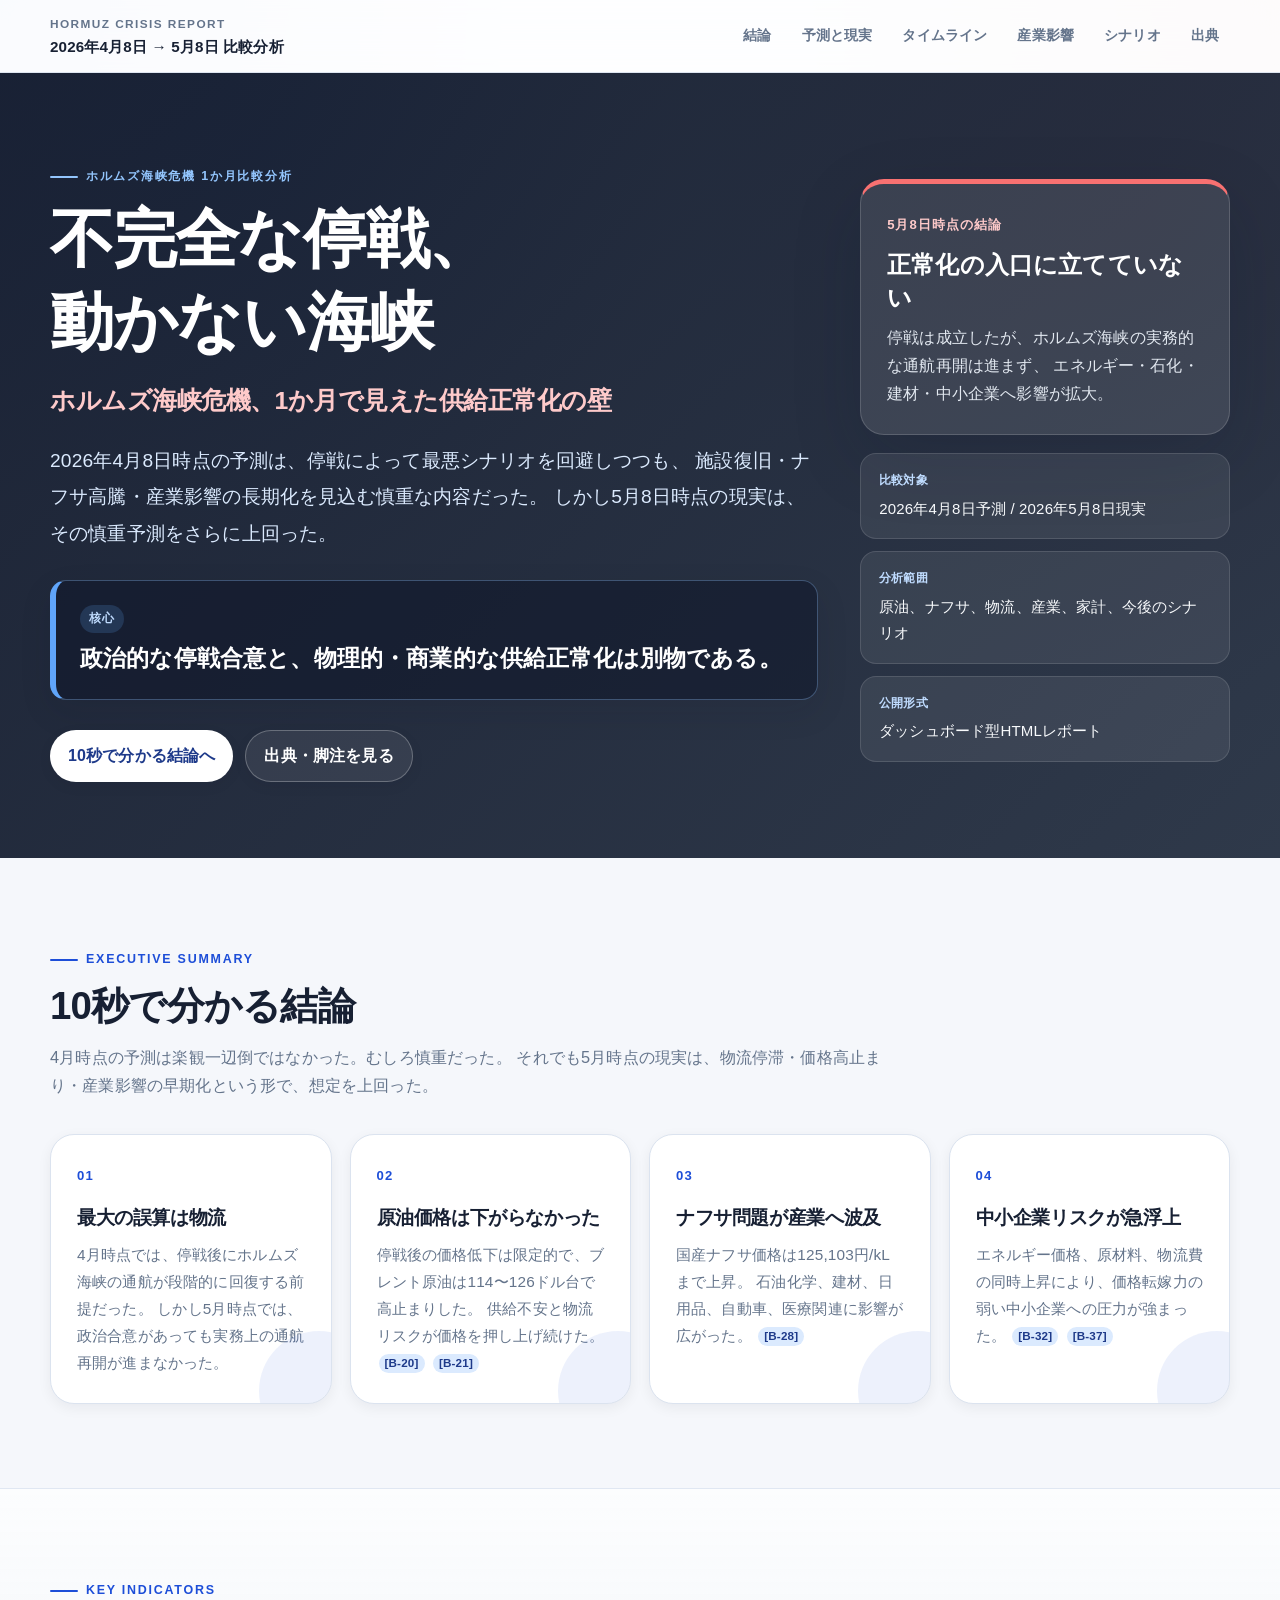
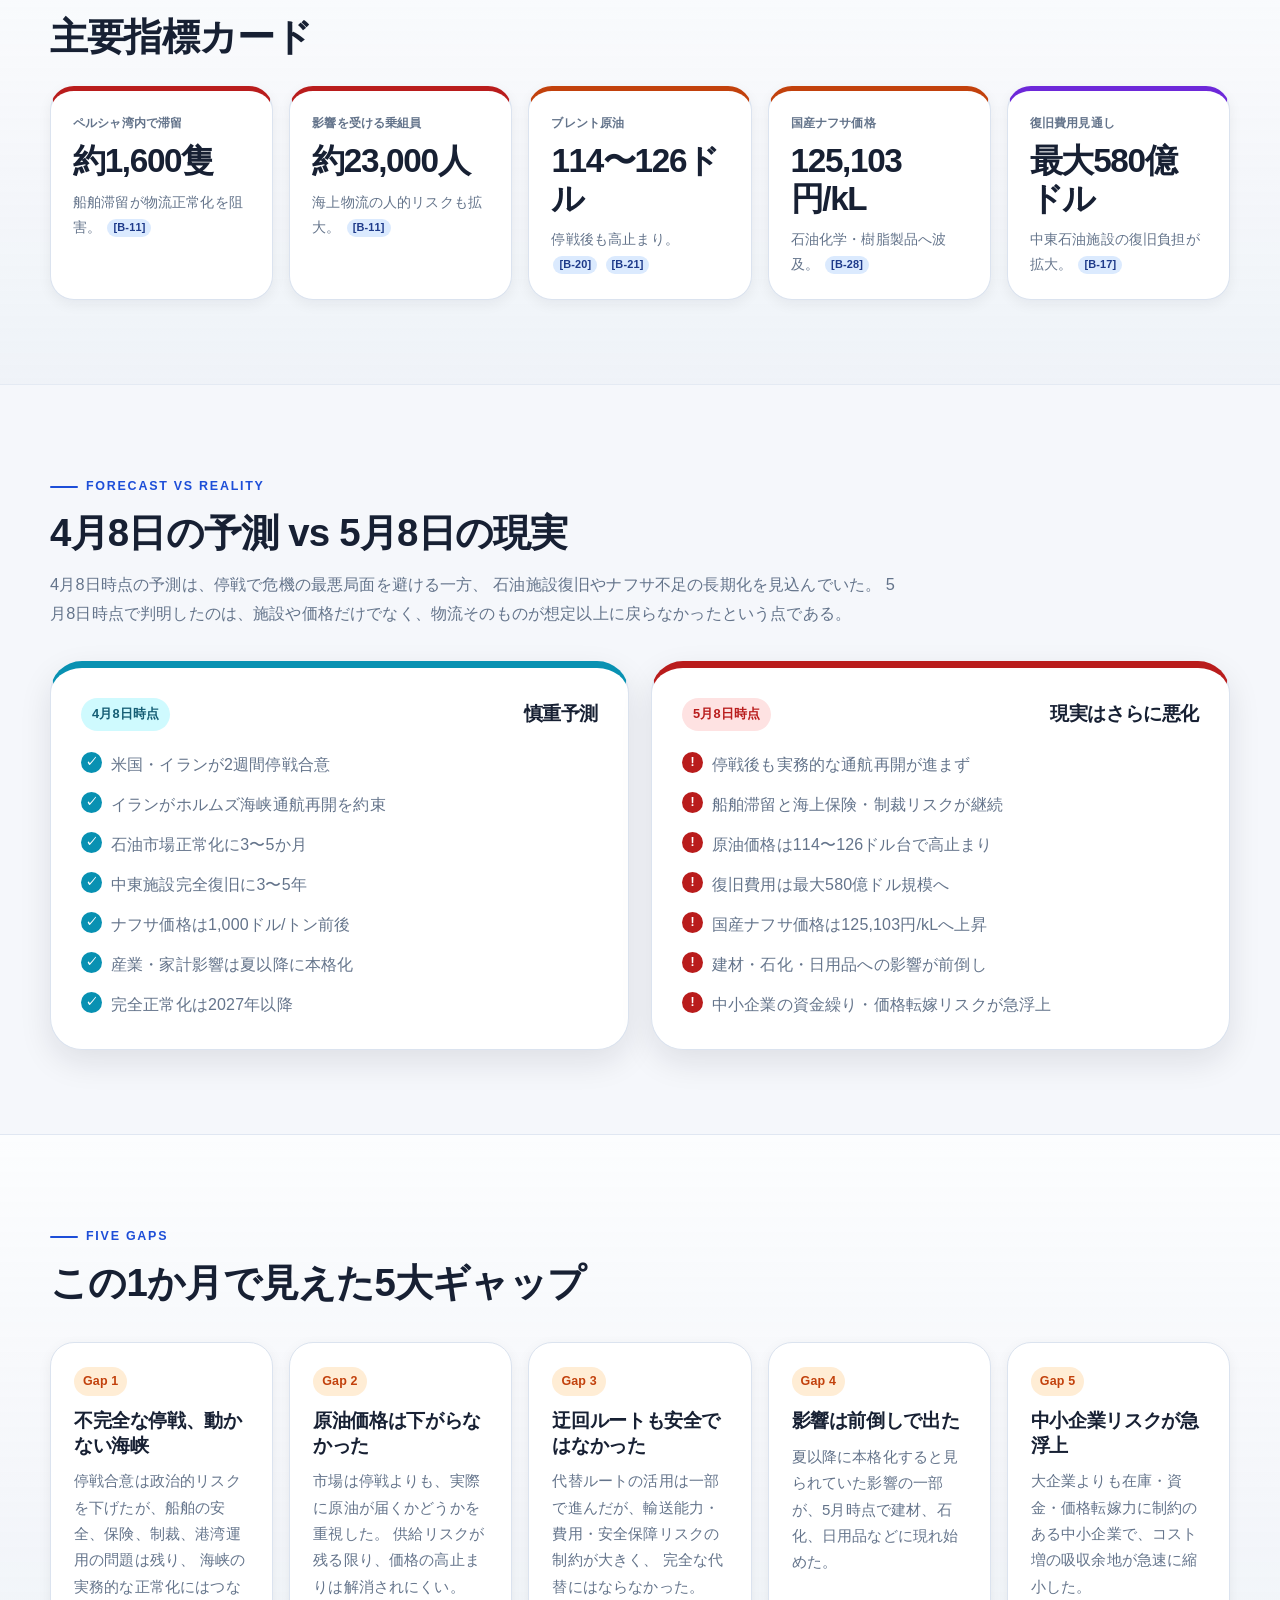
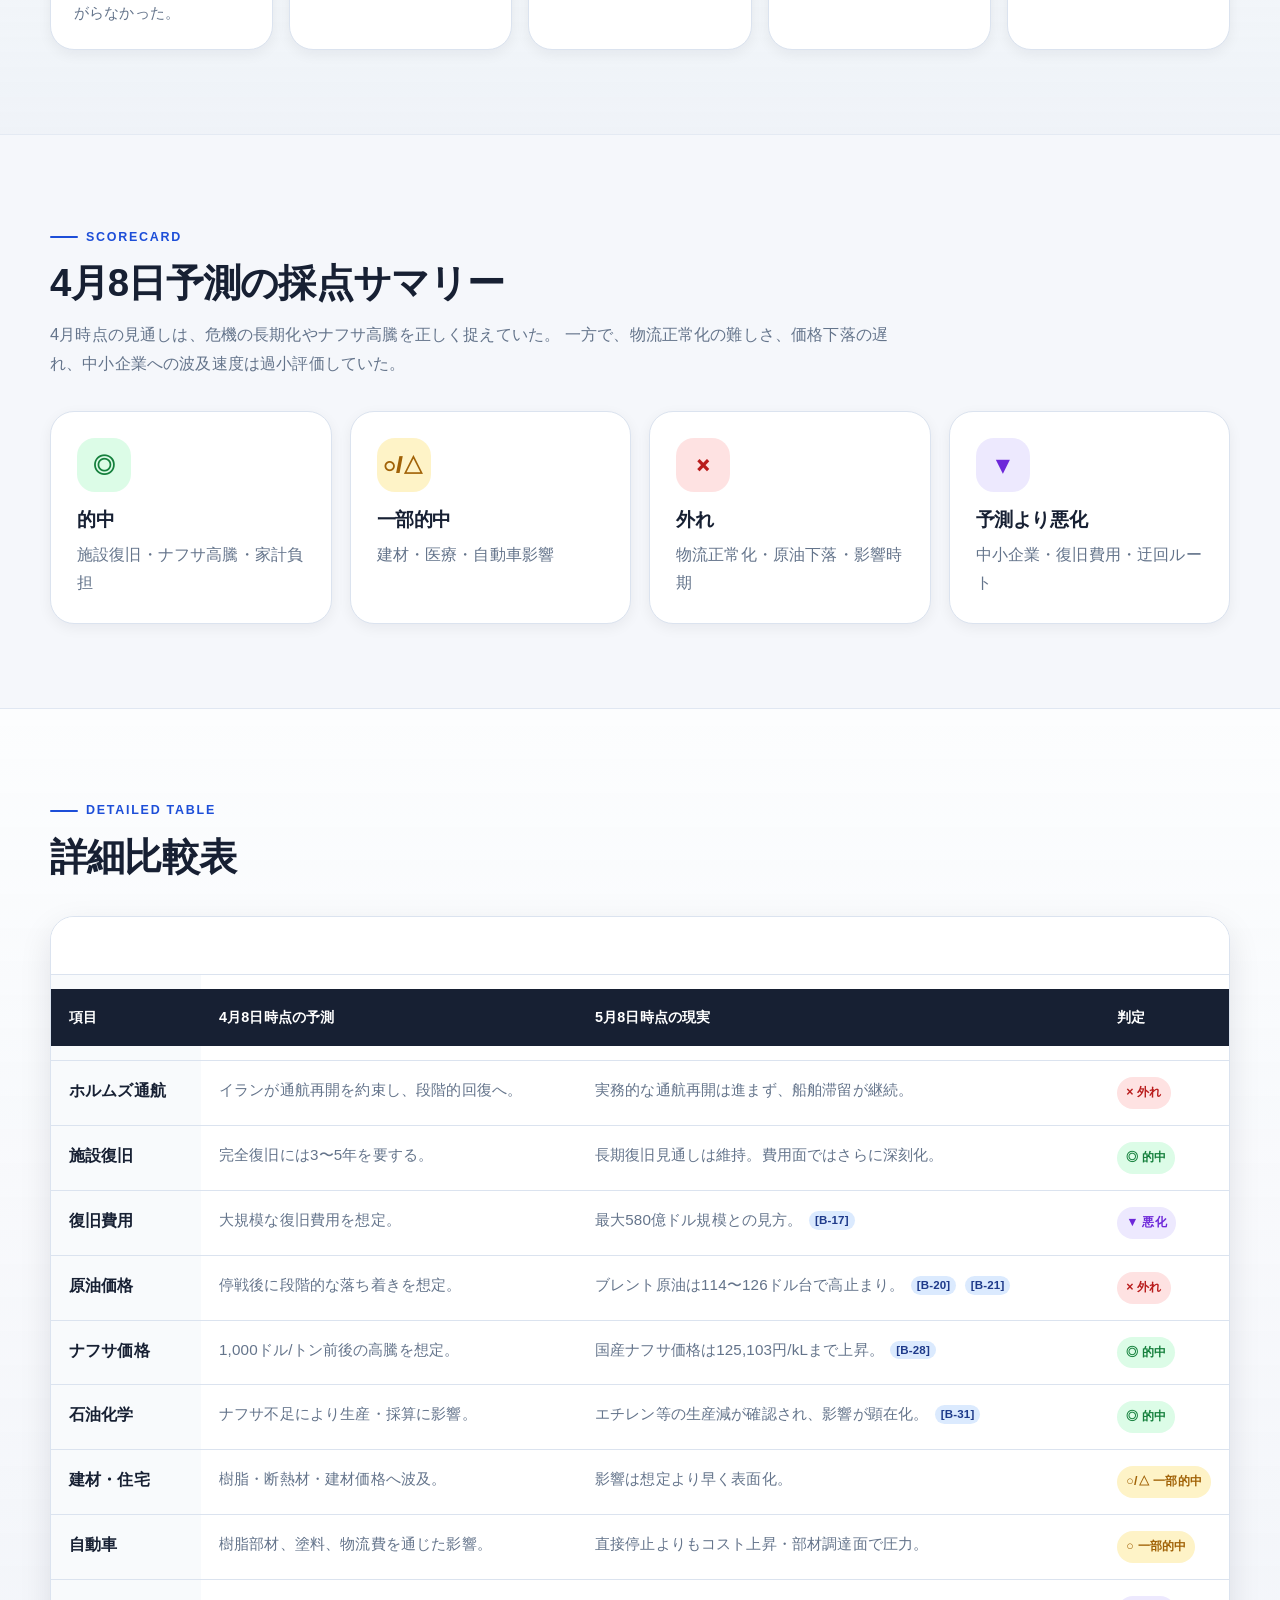
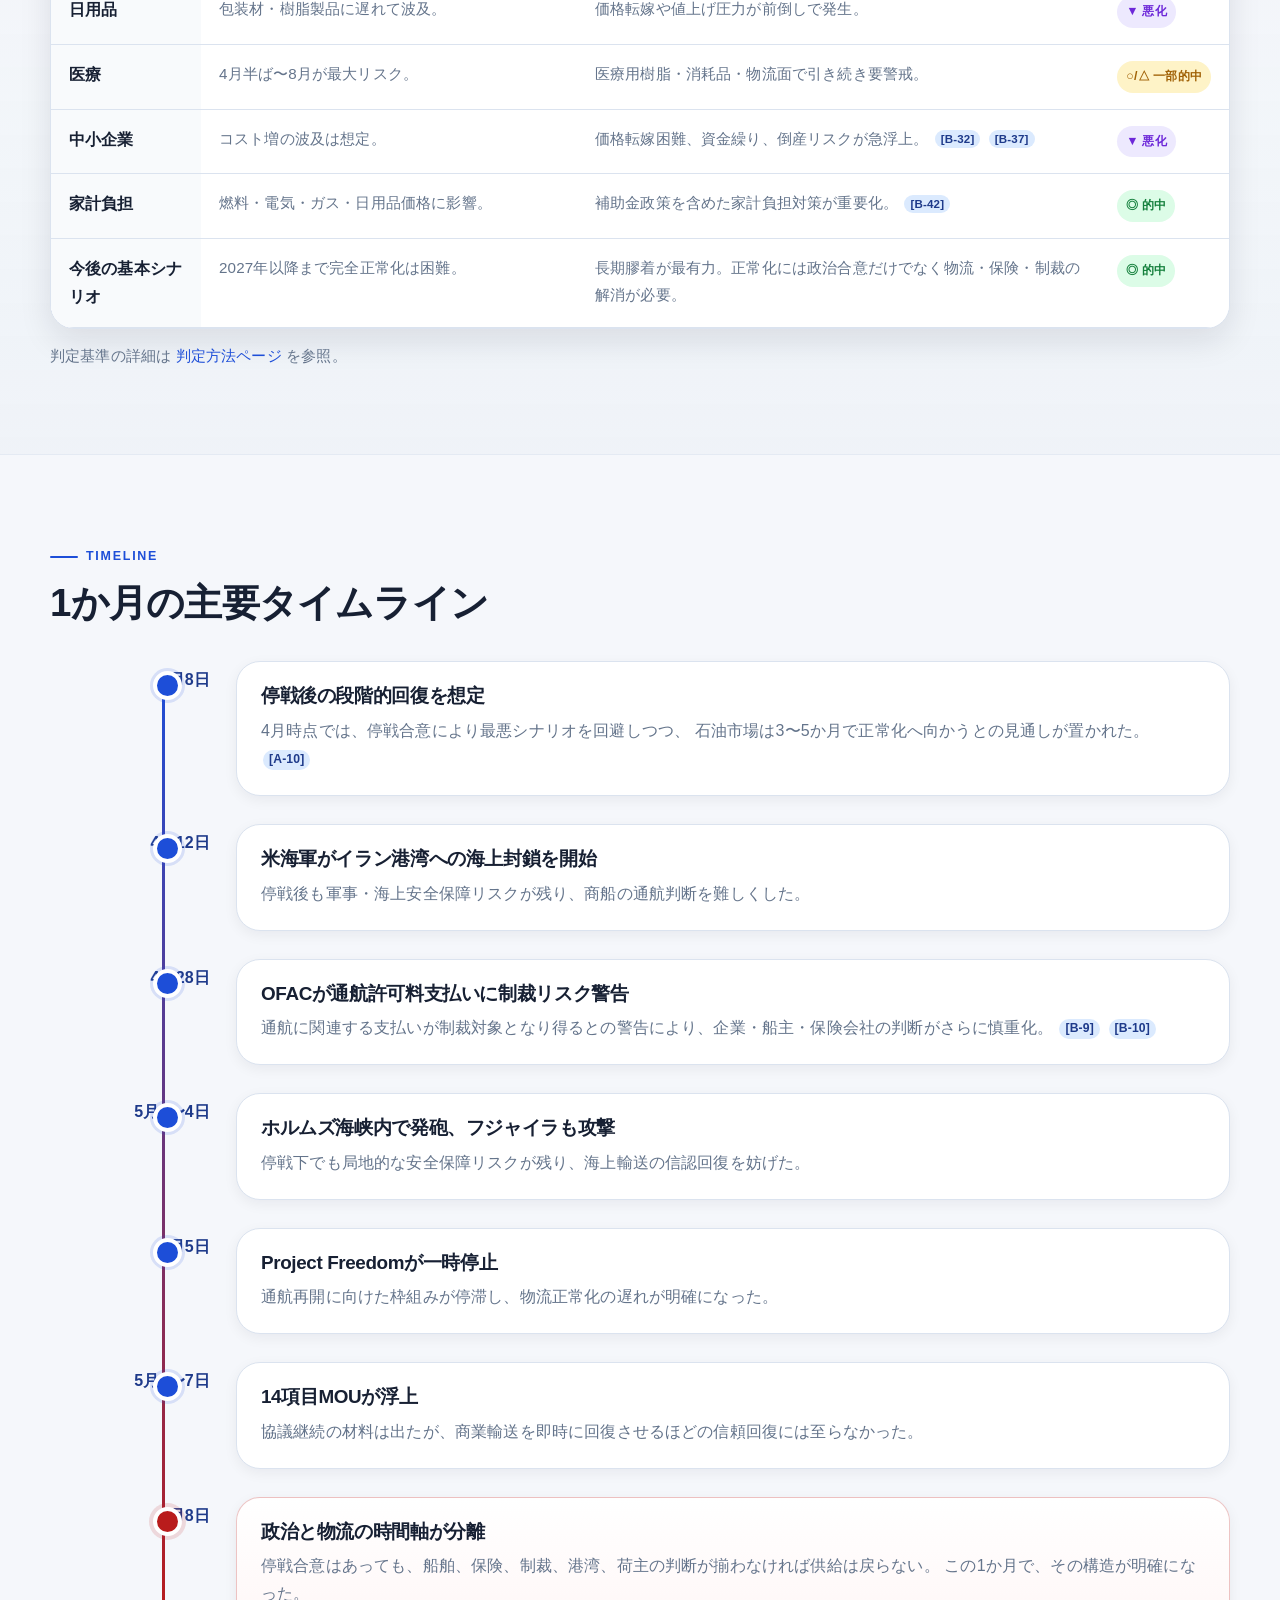
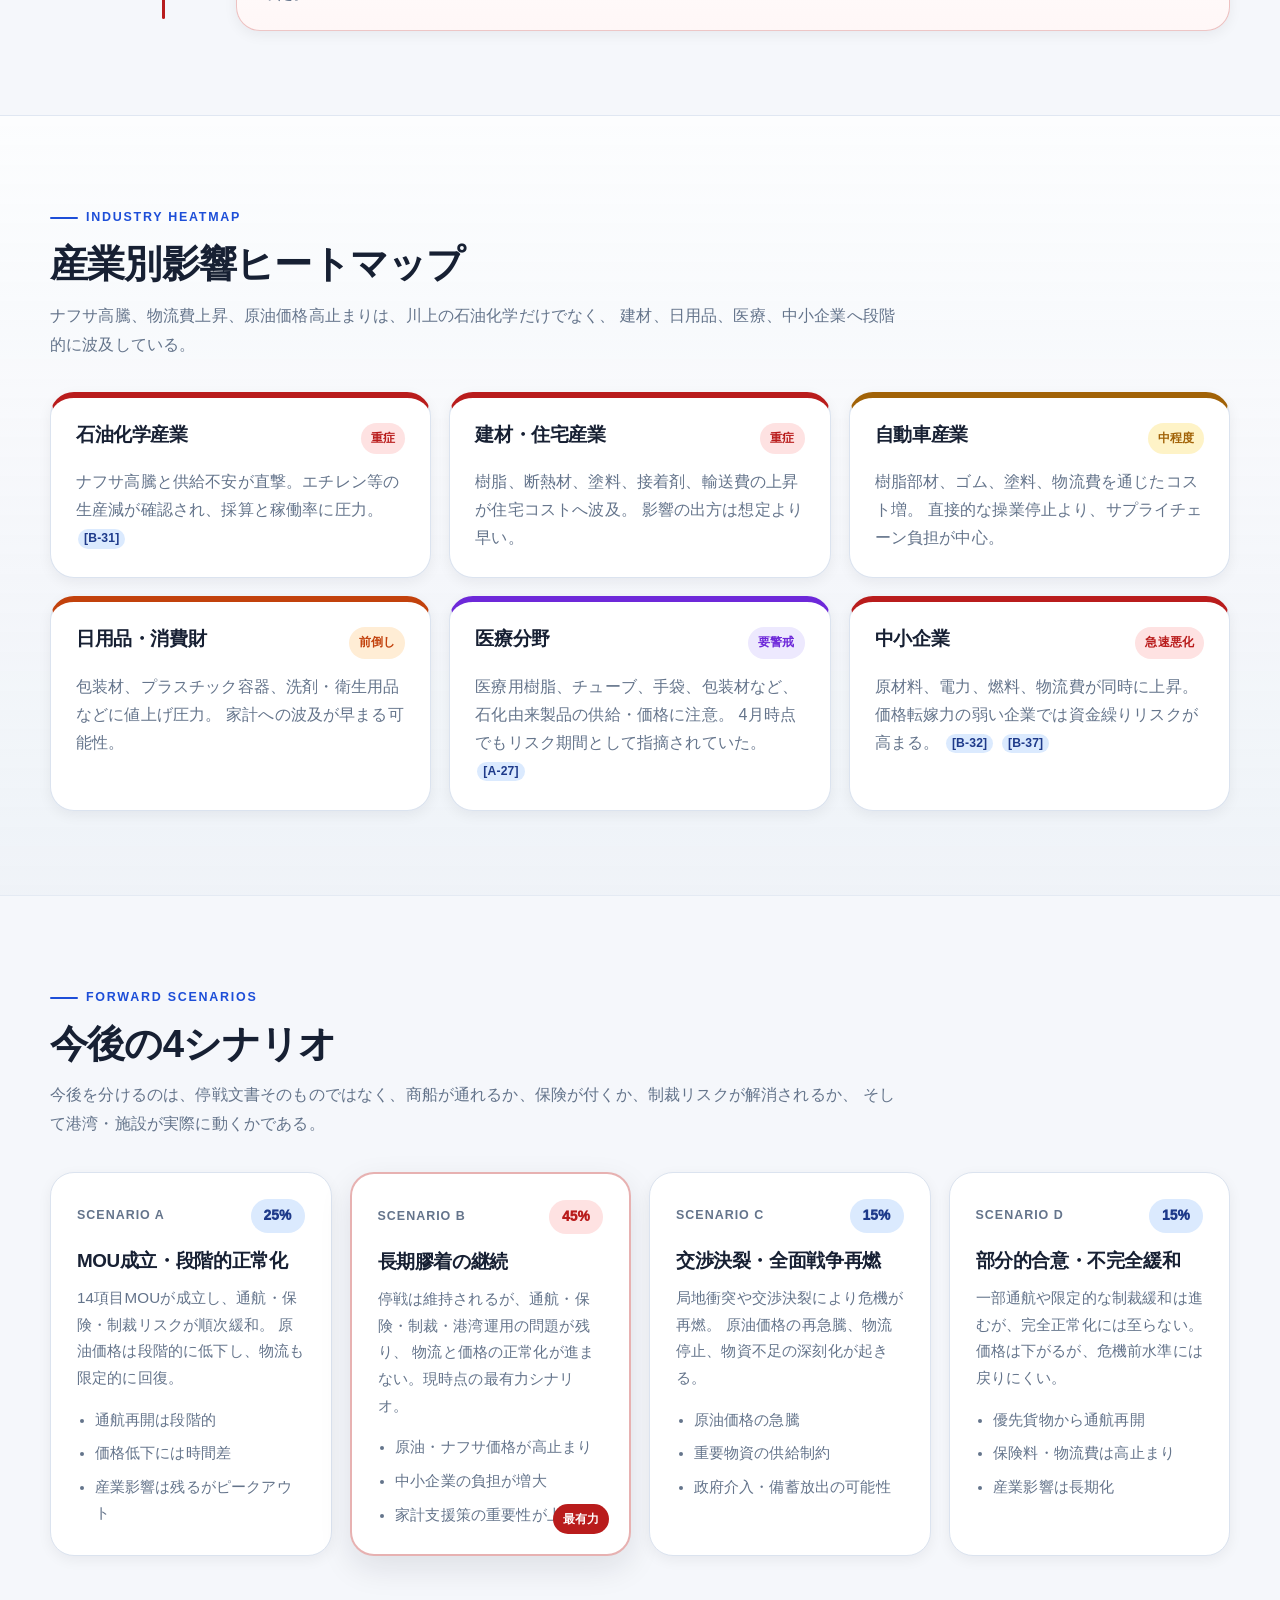
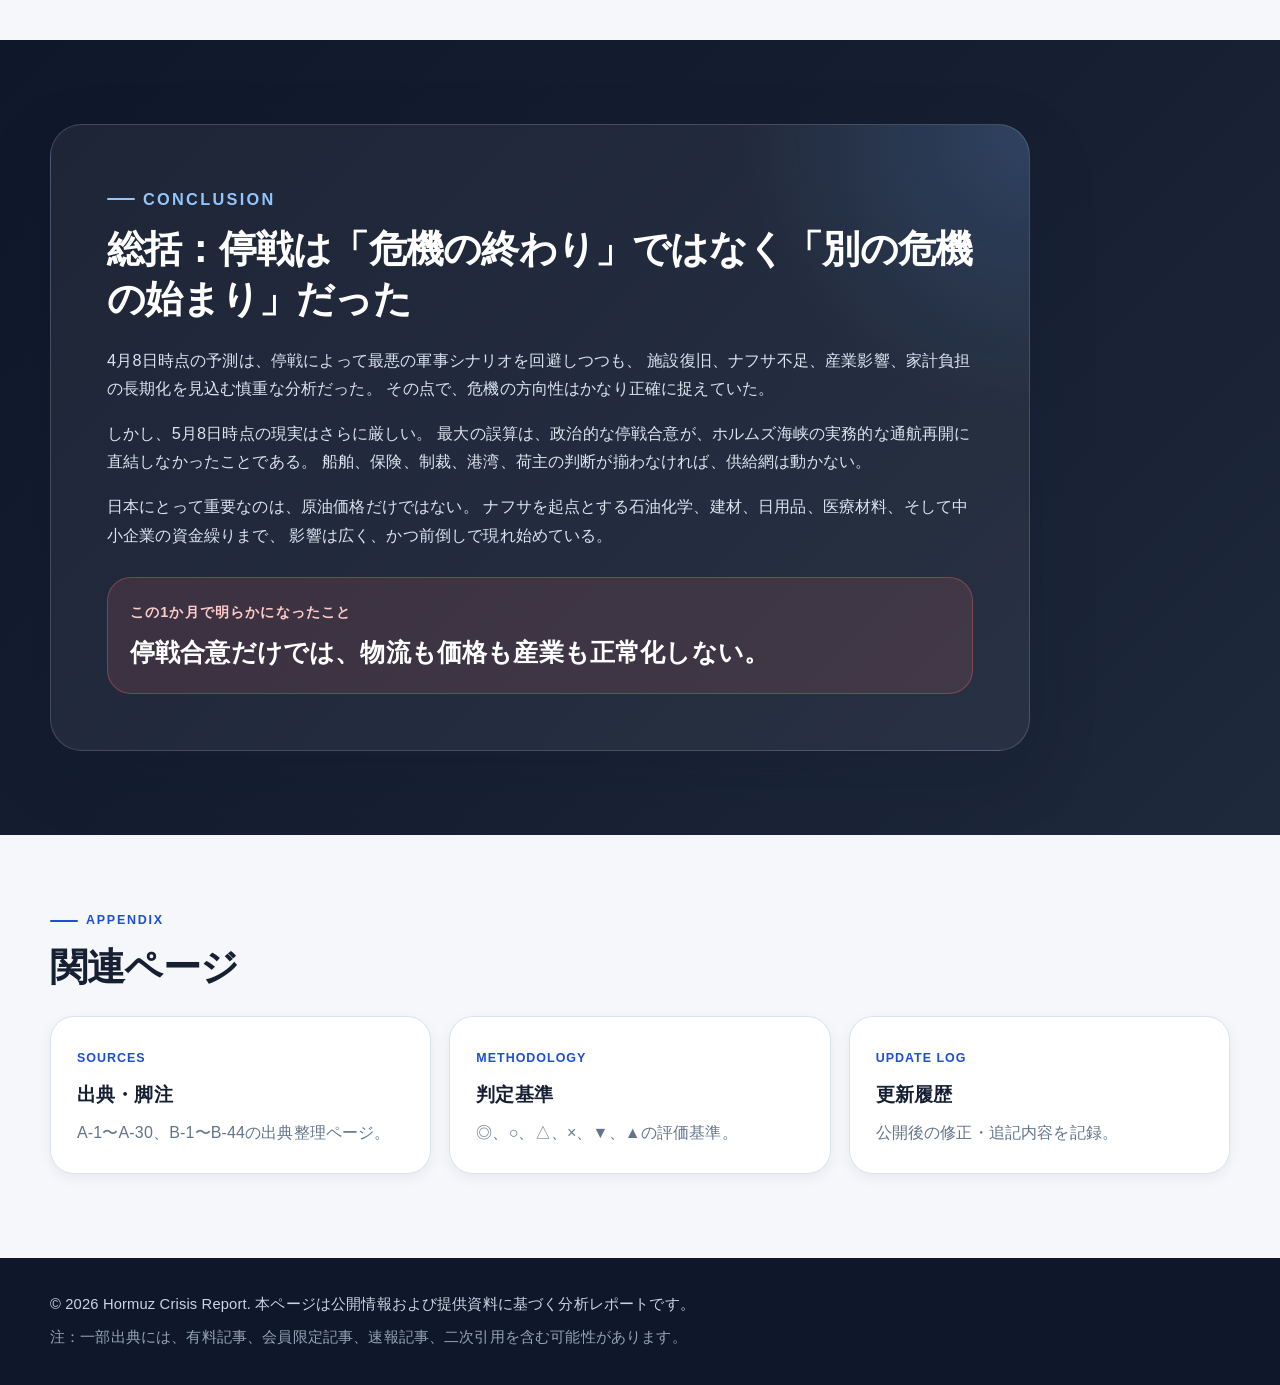
==== commit 8b2e91d7: "Update main title and OGP image copy" ====
--- a/index.html
+++ b/index.html
@@ -4,14 +4,47 @@
   <meta charset="UTF-8" />
   <meta name="viewport" content="width=device-width, initial-scale=1.0" />
 
-  <title>停戦しても物流は戻らなかった：ホルムズ海峡危機1か月比較分析</title>
+  <title>不完全な停戦、動かない海峡：ホルムズ海峡危機1か月比較分析</title>
   <meta
     name="description"
-    content="ホルムズ海峡危機について、2026年4月8日時点の予測と2026年5月8日時点の現実を比較し、日本の産業・家計への影響をダッシュボード形式で整理した分析レポート。"
+    content="不完全な停戦状態が続くホルムズ海峡危機について、2026年4月8日時点の予測と5月8日時点の現実を比較し、供給正常化の壁と日本の産業・家計への影響を整理した分析レポート。"
   />
 
   <!-- 下書き段階で検索避けしたい場合は下のコメントを外す -->
   <!-- <meta name="robots" content="noindex, nofollow" /> -->
+
+  <!-- OGP / SNS -->
+  <meta property="og:type" content="website" />
+  <meta property="og:site_name" content="Hormuz Crisis Report" />
+  <meta property="og:locale" content="ja_JP" />
+  <meta
+    property="og:title"
+    content="不完全な停戦、動かない海峡：ホルムズ海峡危機1か月比較分析"
+  />
+  <meta
+    property="og:description"
+    content="不完全な停戦状態が続くホルムズ海峡危機を、2026年4月8日の予測と5月8日の現実で比較。物流・制裁・市場が示した供給正常化の壁を整理。"
+  />
+  <meta
+    property="og:url"
+    content="https://yattanda.github.io/hormuz-crisis-report/"
+  />
+
+  <meta name="twitter:card" content="summary" />
+  <meta
+    name="twitter:title"
+    content="不完全な停戦、動かない海峡：ホルムズ海峡危機1か月比較分析"
+  />
+  <meta
+    name="twitter:description"
+    content="不完全な停戦状態のもとで、ホルムズ海峡危機の物流停滞、原油・ナフサ高騰、日本産業への影響を整理。"
+  />
+
+  <link
+    rel="canonical"
+    href="https://yattanda.github.io/hormuz-crisis-report/"
+  />
+  <meta name="theme-color" content="#0f172a" />
 
   <link rel="stylesheet" href="./assets/css/report.css" />
 </head>
@@ -43,7 +76,10 @@
       <div class="container hero-grid">
         <div class="hero-copy">
           <p class="eyebrow">ホルムズ海峡危機 1か月比較分析</p>
-          <h1>停戦しても物流は戻らなかった</h1>
+          <h1>不完全な停戦、動かない海峡</h1>
+          <p class="hero-subtitle">
+          ホルムズ海峡危機、1か月で見えた供給正常化の壁
+          </p>
           <p class="hero-lead">
             2026年4月8日時点の予測は、停戦によって最悪シナリオを回避しつつも、
             施設復旧・ナフサ高騰・産業影響の長期化を見込む慎重な内容だった。
@@ -265,7 +301,7 @@
         <div class="gap-grid">
           <article class="gap-card">
             <span class="gap-index">Gap 1</span>
-            <h3>停戦しても物流は戻らなかった</h3>
+            <h3>不完全な停戦、動かない海峡</h3>
             <p>
               停戦合意は政治的リスクを下げたが、船舶の安全、保険、制裁、港湾運用の問題は残り、
               海峡の実務的な正常化にはつながらなかった。
--- a/assets/css/report.css
+++ b/assets/css/report.css
@@ -301,6 +301,14 @@
   margin-bottom: 22px;
   text-wrap: balance;
 }
+.hero-subtitle {
+  margin: -4px 0 22px;
+  color: #fecaca;
+  font-size: clamp(1.15rem, 2vw, 1.55rem);
+  font-weight: 850;
+  line-height: 1.55;
+  letter-spacing: -0.02em;
+}
 
 .hero-lead {
   max-width: 780px;
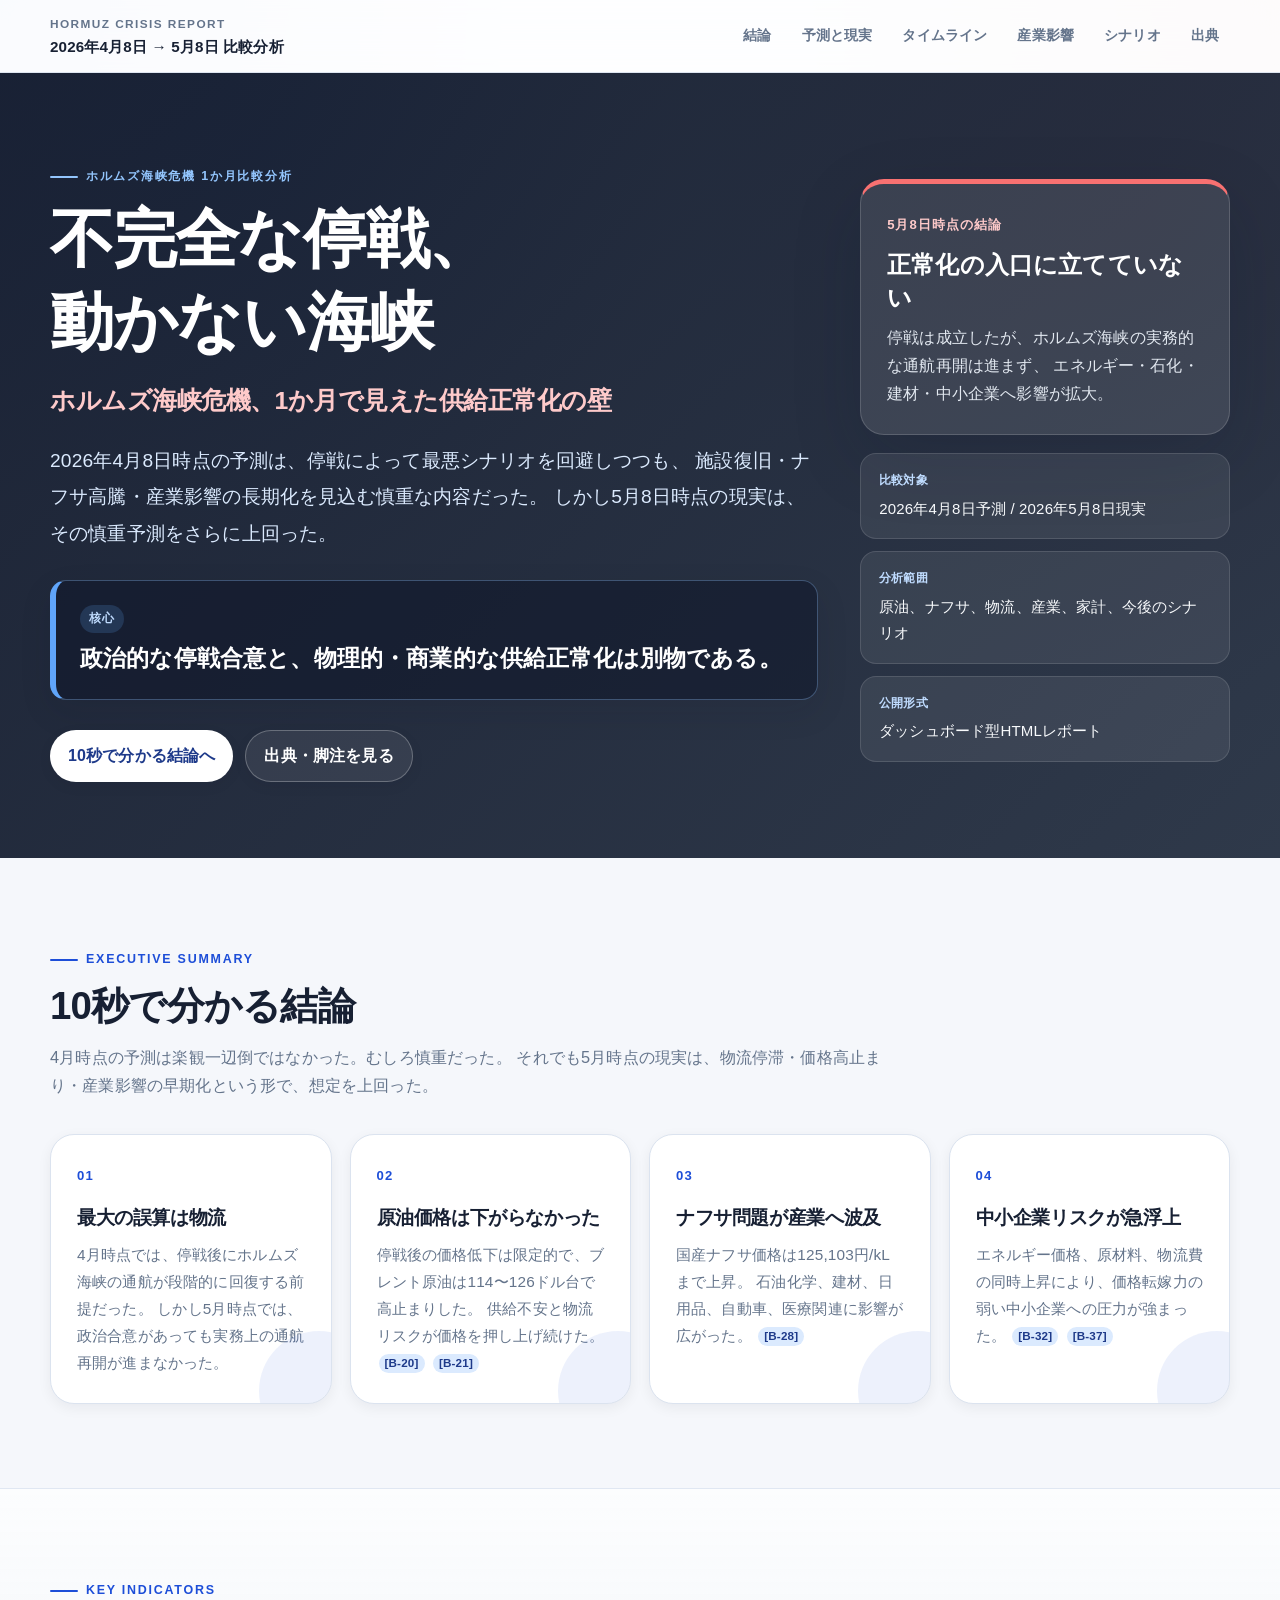
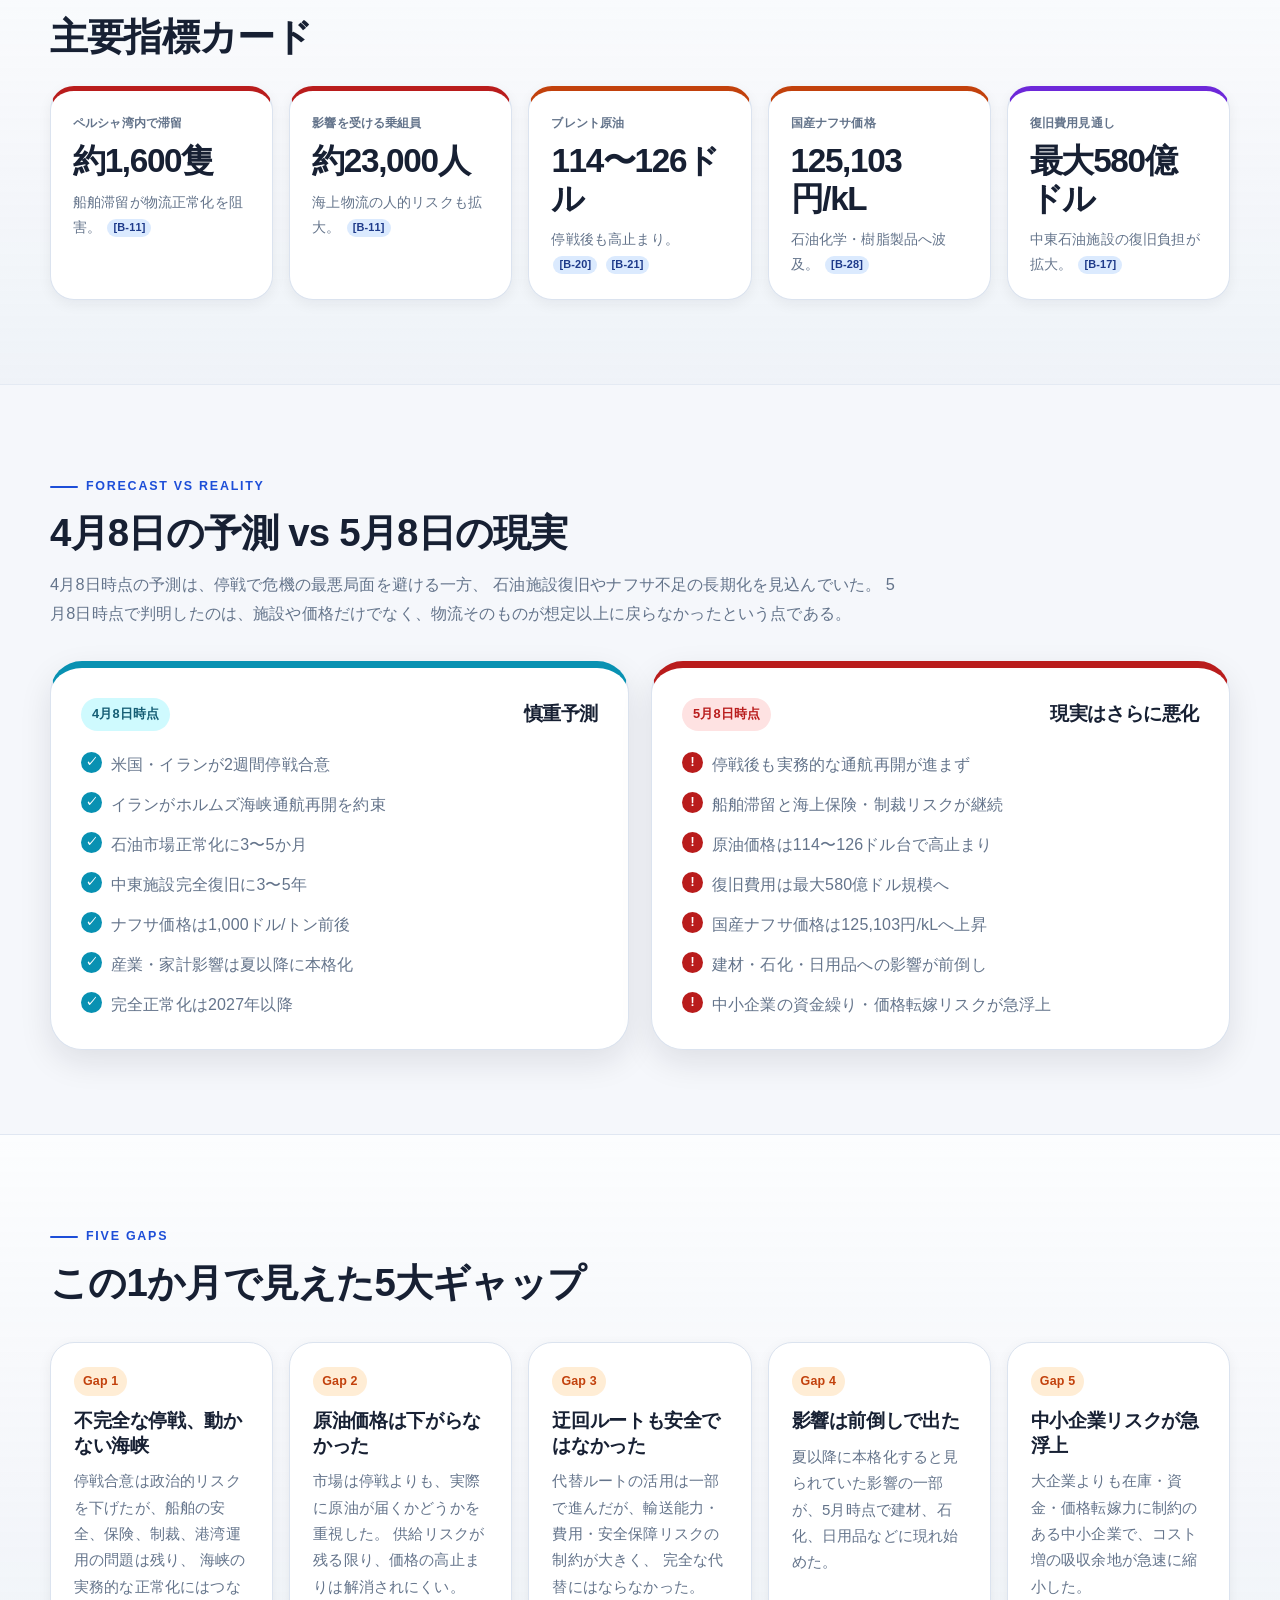
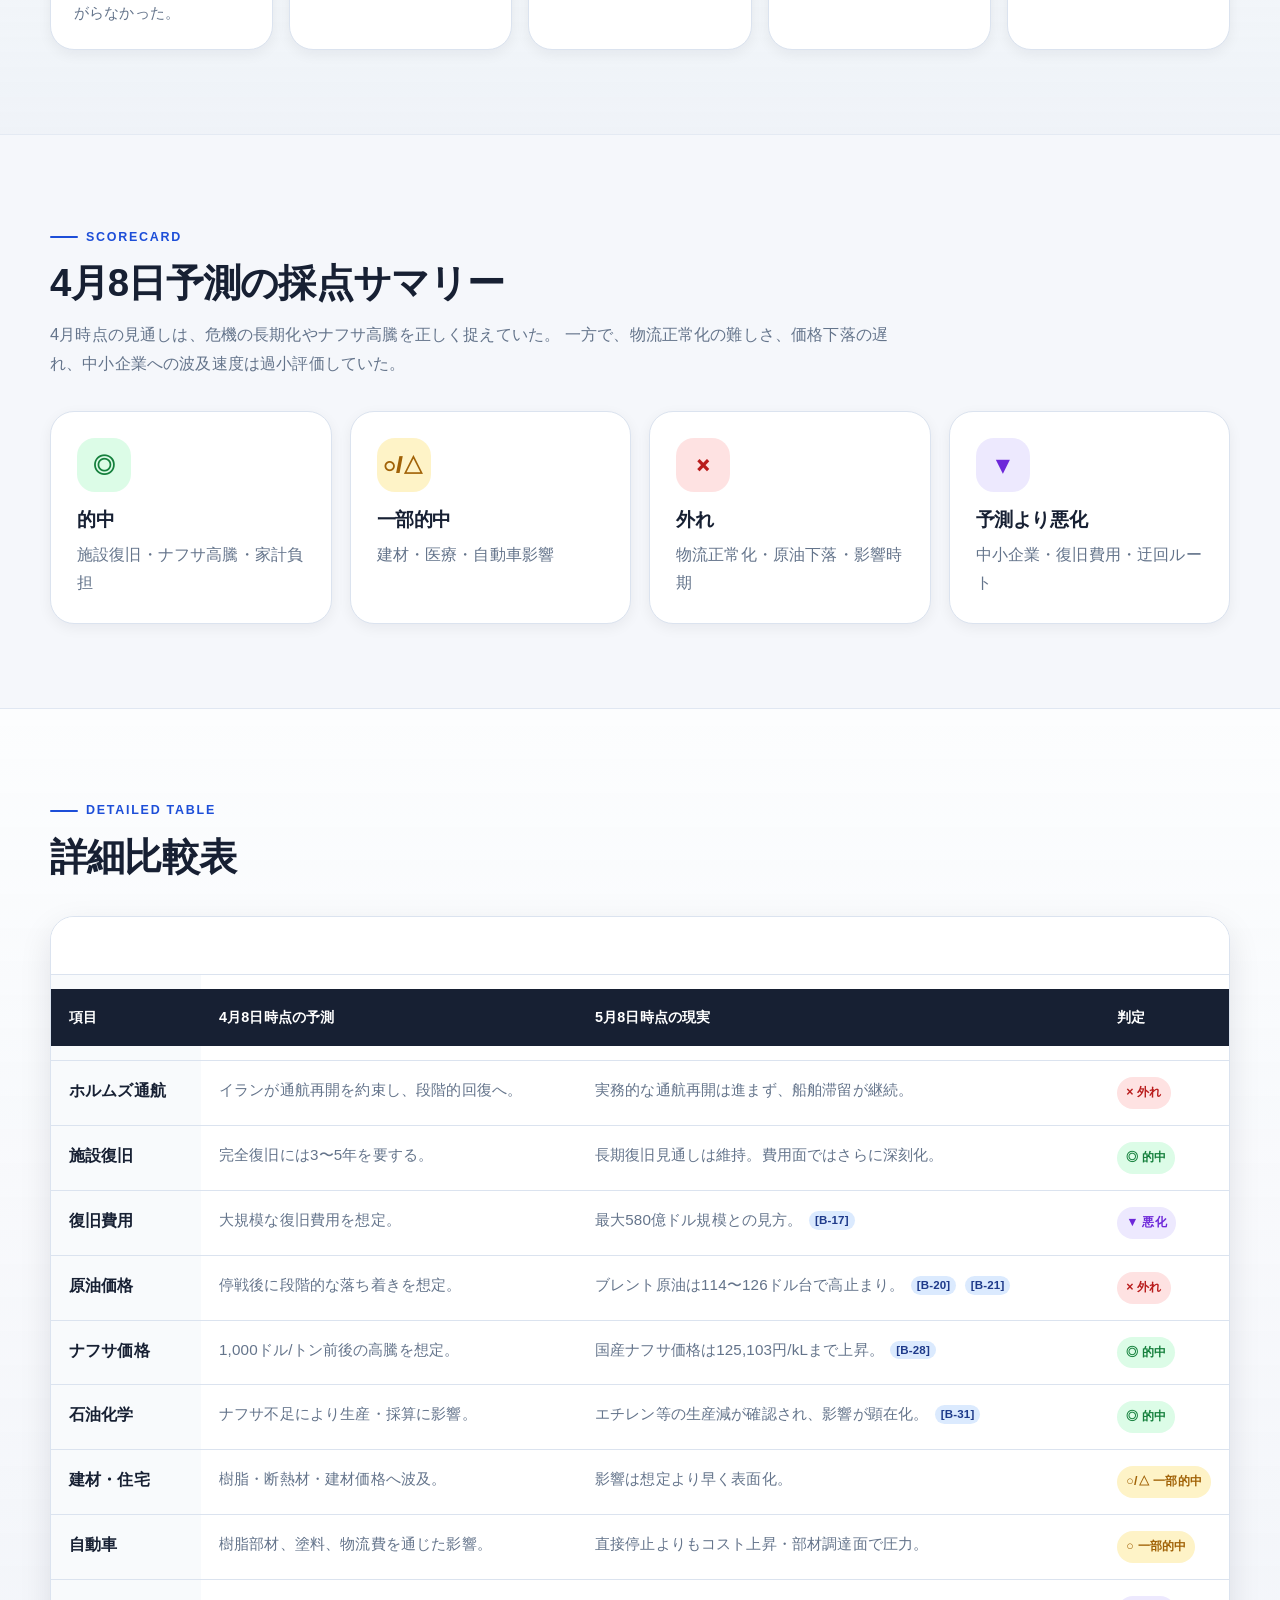
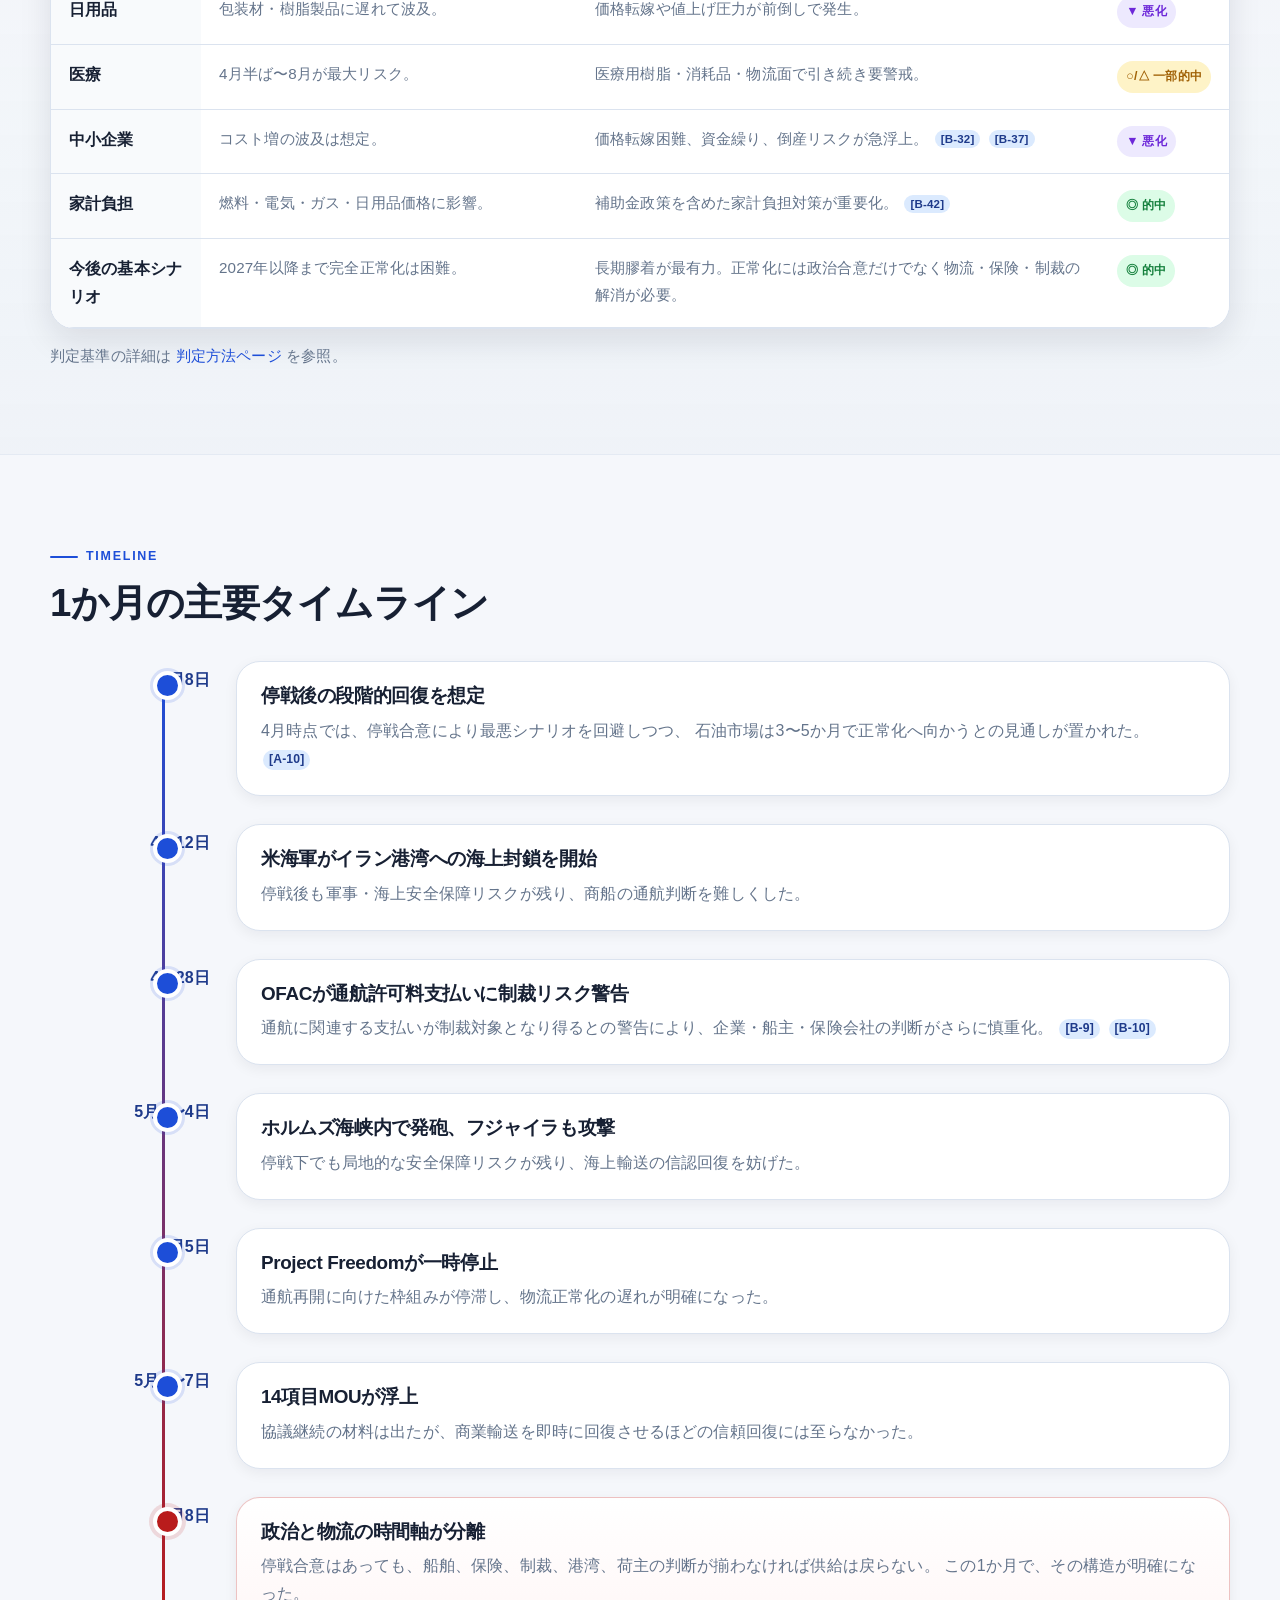
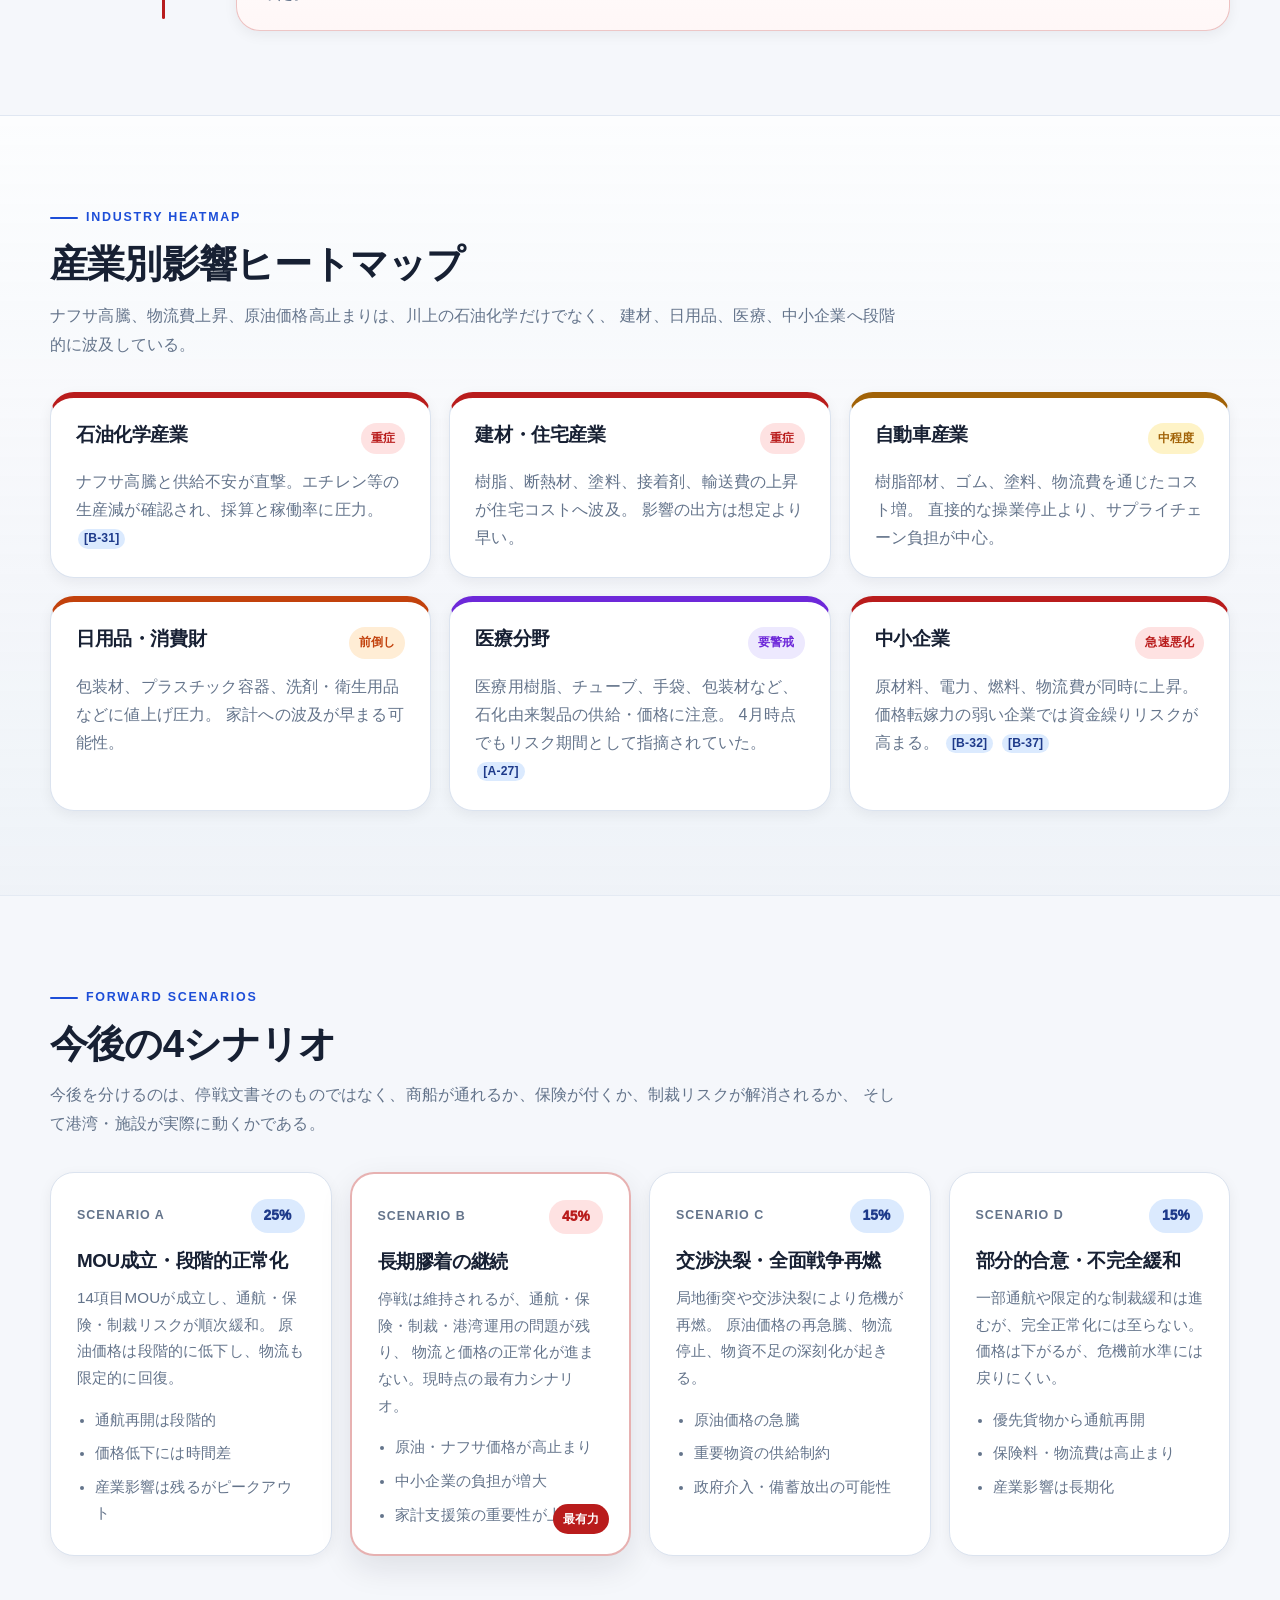
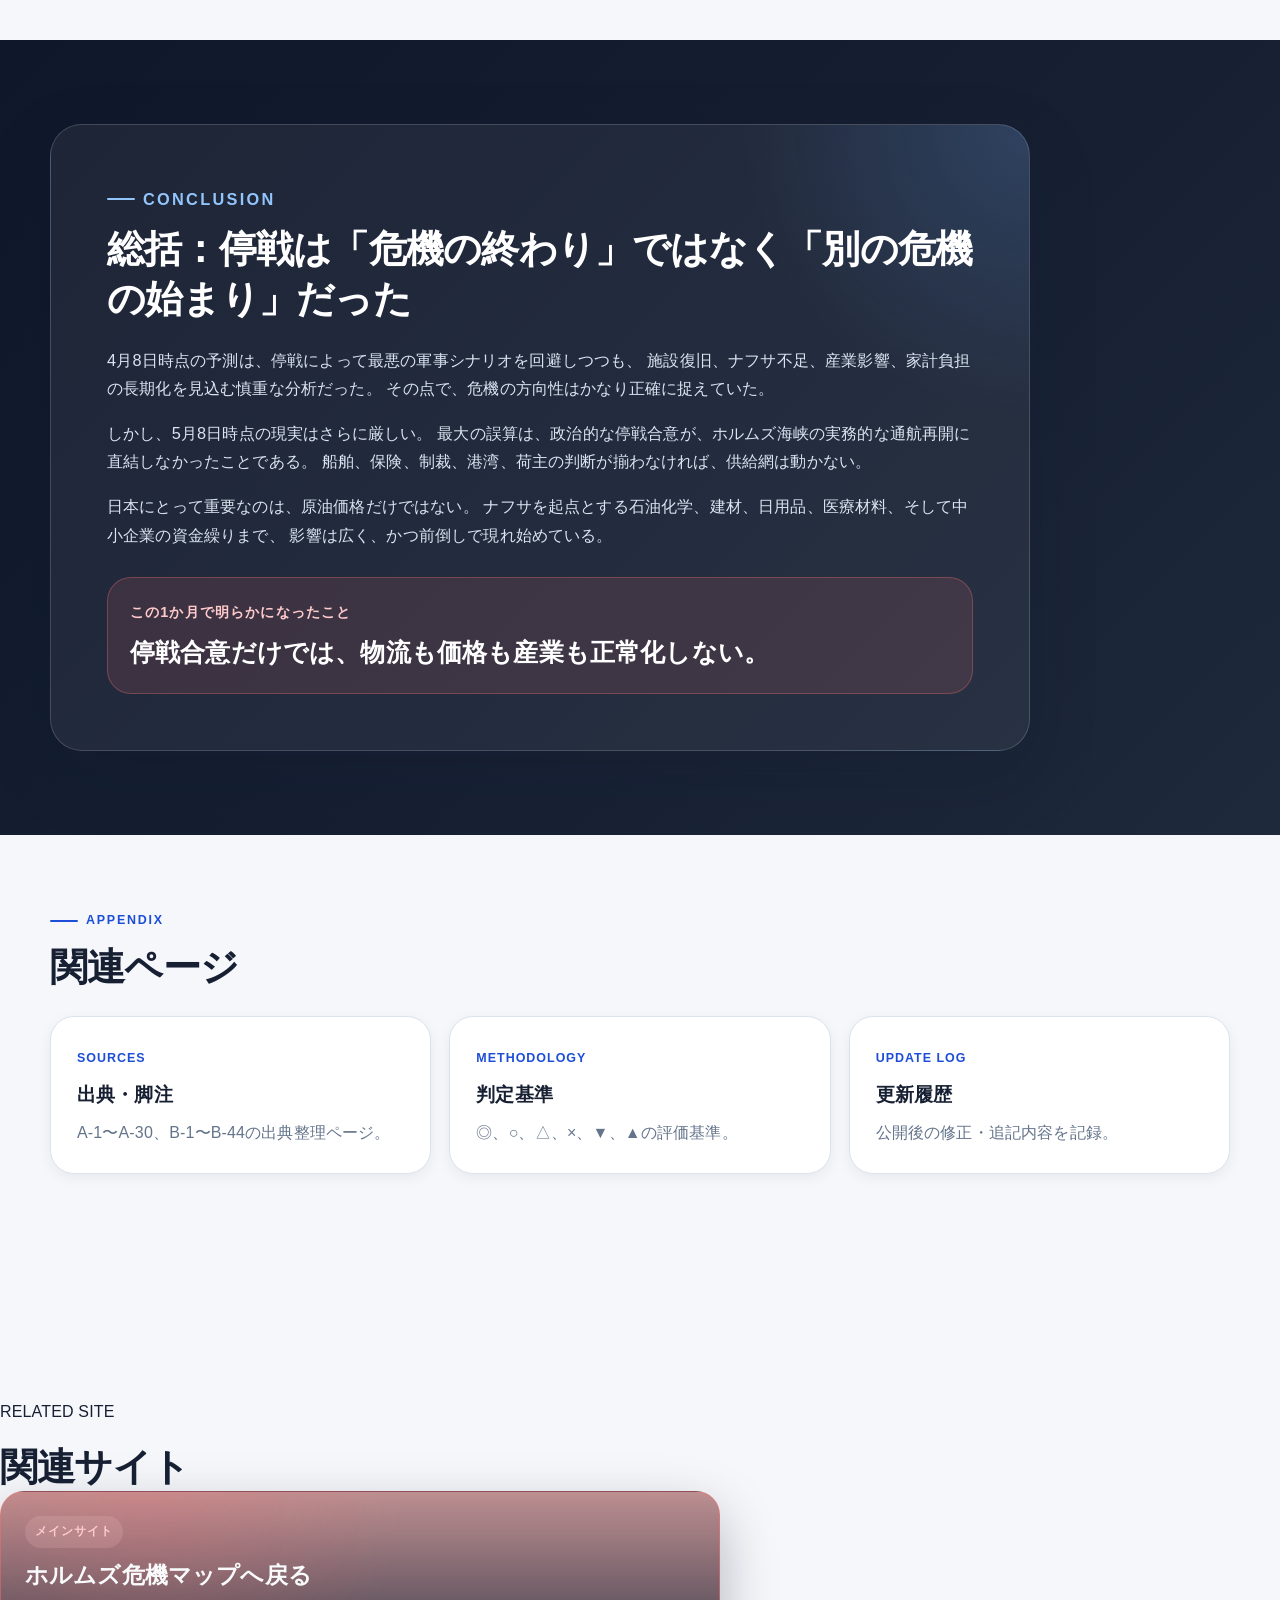
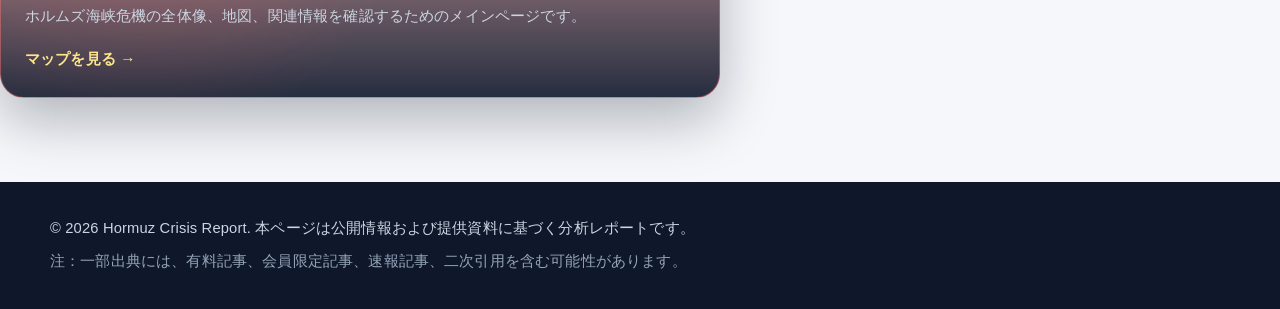
==== commit cdf2f26d: "Add link back to main Hormuz crisis map" ====
--- a/index.html
+++ b/index.html
@@ -29,8 +29,24 @@
     property="og:url"
     content="https://yattanda.github.io/hormuz-crisis-report/"
   />
-
-  <meta name="twitter:card" content="summary" />
+    <!-- OGP Image -->
+  <meta
+    property="og:image"
+    content="https://yattanda.github.io/hormuz-crisis-report/assets/img/ogp.png?v=20260510"
+  />
+  <meta
+    property="og:image:secure_url"
+    content="https://yattanda.github.io/hormuz-crisis-report/assets/img/ogp.png?v=20260510"
+  />
+  <meta property="og:image:type" content="image/png" />
+  <meta property="og:image:width" content="1200" />
+  <meta property="og:image:height" content="630" />
+  <meta
+    property="og:image:alt"
+    content="不完全な停戦、動かない海峡：ホルムズ海峡危機1か月比較分析"
+  />
+
+  <meta name="twitter:card" content="summary_large_image" />
   <meta
     name="twitter:title"
     content="不完全な停戦、動かない海峡：ホルムズ海峡危機1か月比較分析"
@@ -38,6 +54,14 @@
   <meta
     name="twitter:description"
     content="不完全な停戦状態のもとで、ホルムズ海峡危機の物流停滞、原油・ナフサ高騰、日本産業への影響を整理。"
+  />
+    <meta
+    name="twitter:image"
+    content="https://yattanda.github.io/hormuz-crisis-report/assets/img/ogp.png?v=20260510"
+  />
+  <meta
+    name="twitter:image:alt"
+    content="不完全な停戦、動かない海峡：ホルムズ海峡危機1か月比較分析"
   />
 
   <link
@@ -830,6 +854,22 @@
         </div>
       </div>
     </section>
+     <section class="section related-main-site" aria-labelledby="related-main-site-title">
+    <div class="section-header">
+      <p class="section-kicker">RELATED SITE</p>
+      <h2 id="related-main-site-title">関連サイト</h2>
+    </div>
+
+    <a class="main-map-link-card"
+       href="https://yattanda.github.io/メイン側リポジトリ名/">
+      <span class="main-map-link-label">メインサイト</span>
+      <strong>ホルムズ危機マップへ戻る</strong>
+      <p>
+        ホルムズ海峡危機の全体像、地図、関連情報を確認するためのメインページです。
+      </p>
+      <span class="main-map-link-arrow">マップを見る →</span>
+    </a>
+  </section>
   </main>
 
   <footer class="site-footer">
--- a/assets/css/report.css
+++ b/assets/css/report.css
@@ -1549,3 +1549,80 @@
     text-decoration: underline;
   }
 }
+/* Related main site link */
+
+.related-main-site {
+  margin-top: 56px;
+}
+
+.main-map-link-card {
+  display: flex;
+  flex-direction: column;
+  gap: 12px;
+  max-width: 720px;
+  padding: 24px;
+  border: 1px solid rgba(248, 113, 113, 0.5);
+  border-radius: 24px;
+  background:
+    radial-gradient(circle at 20% 0%, rgba(248, 113, 113, 0.22), transparent 42%),
+    linear-gradient(180deg, rgba(127, 29, 29, 0.48), rgba(15, 23, 42, 0.9));
+  color: inherit;
+  text-decoration: none;
+  box-shadow: 0 22px 56px rgba(2, 6, 23, 0.28);
+  transition:
+    transform 0.18s ease,
+    border-color 0.18s ease,
+    box-shadow 0.18s ease,
+    background 0.18s ease;
+}
+
+.main-map-link-card:hover {
+  transform: translateY(-3px);
+  border-color: rgba(251, 191, 36, 0.65);
+  box-shadow: 0 28px 70px rgba(2, 6, 23, 0.36);
+  background:
+    radial-gradient(circle at 20% 0%, rgba(251, 191, 36, 0.2), transparent 42%),
+    linear-gradient(180deg, rgba(127, 29, 29, 0.58), rgba(15, 23, 42, 0.92));
+}
+
+.main-map-link-label {
+  width: fit-content;
+  padding: 5px 10px;
+  border-radius: 999px;
+  background: rgba(254, 202, 202, 0.16);
+  color: #fecaca;
+  font-size: 0.76rem;
+  font-weight: 850;
+  letter-spacing: 0.08em;
+}
+
+.main-map-link-card strong {
+  color: #f8fafc;
+  font-size: clamp(1.15rem, 2vw, 1.45rem);
+  line-height: 1.35;
+}
+
+.main-map-link-card p {
+  margin: 0;
+  color: #cbd5e1;
+  font-size: 0.96rem;
+  line-height: 1.75;
+}
+
+.main-map-link-arrow {
+  margin-top: 4px;
+  color: #fde68a;
+  font-size: 0.95rem;
+  font-weight: 850;
+}
+
+@media (max-width: 640px) {
+  .related-main-site {
+    margin-top: 40px;
+  }
+
+  .main-map-link-card {
+    padding: 20px;
+    border-radius: 20px;
+  }
+}
